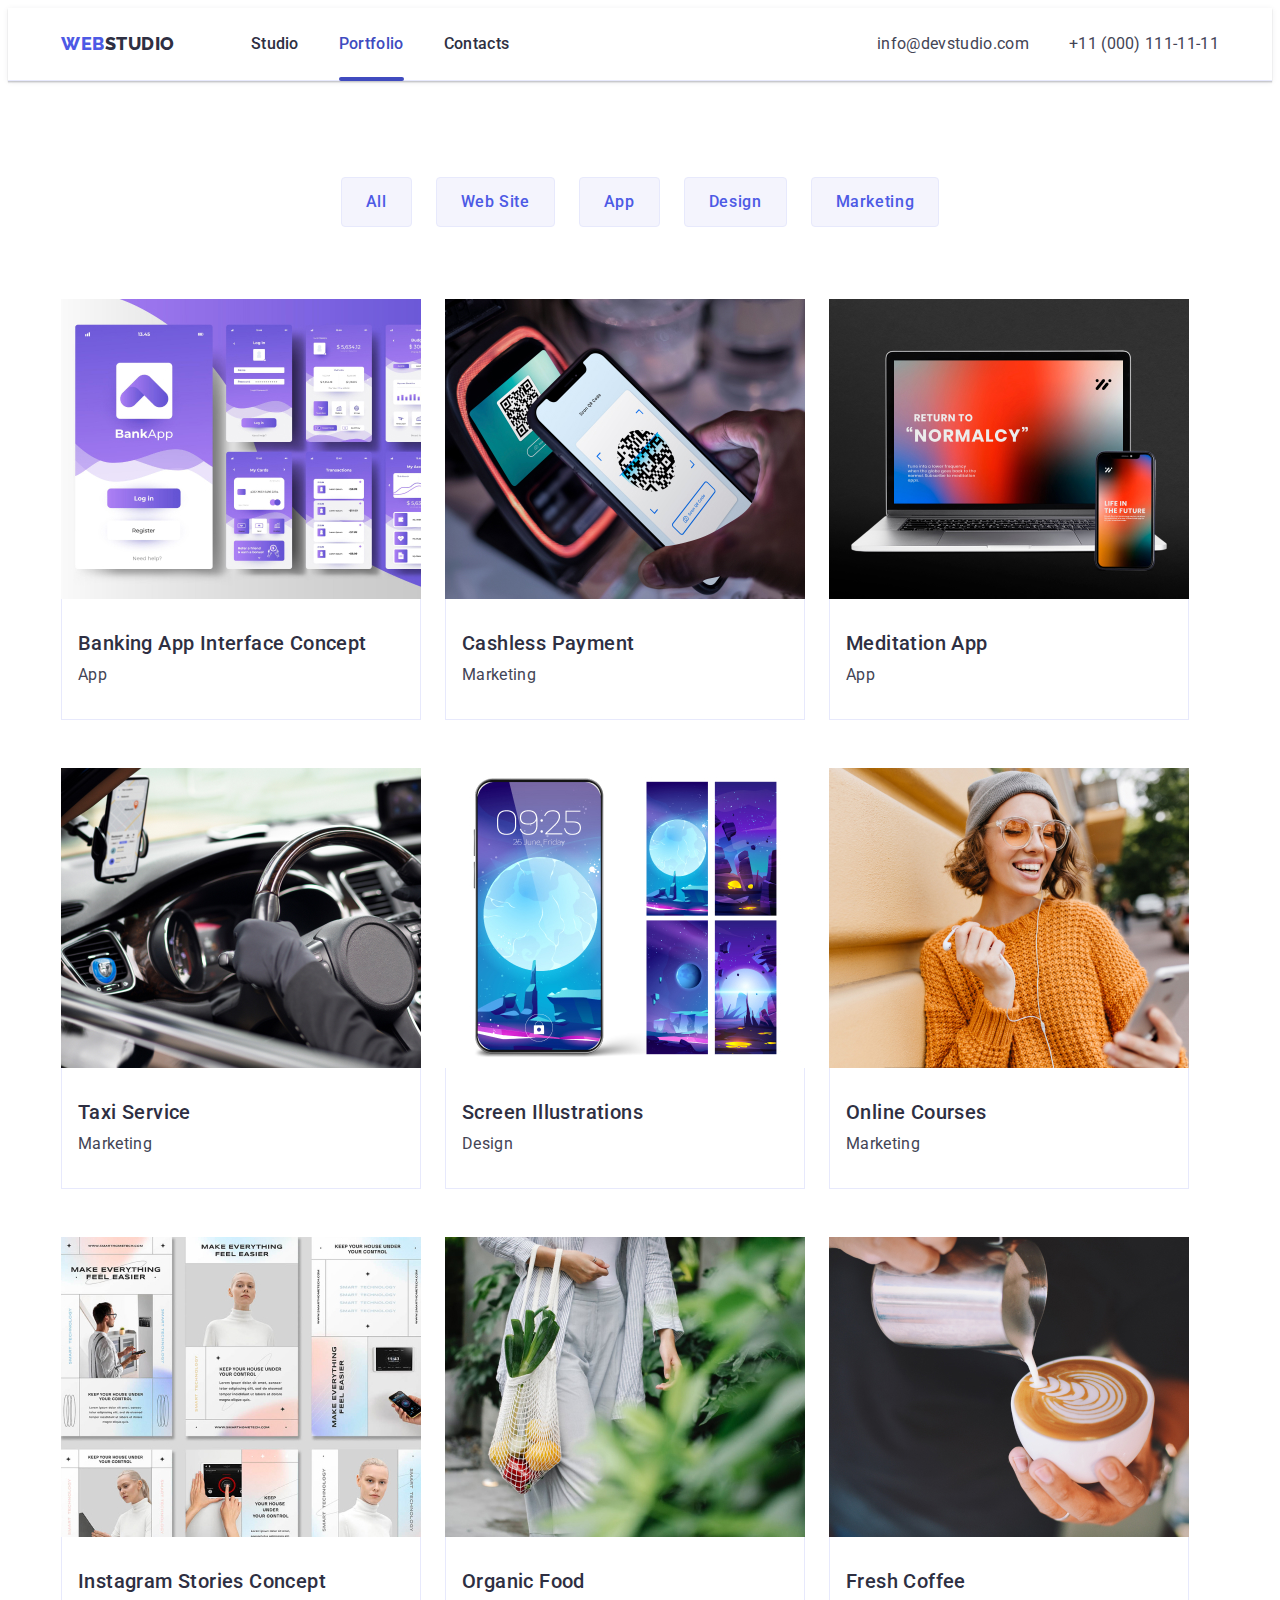
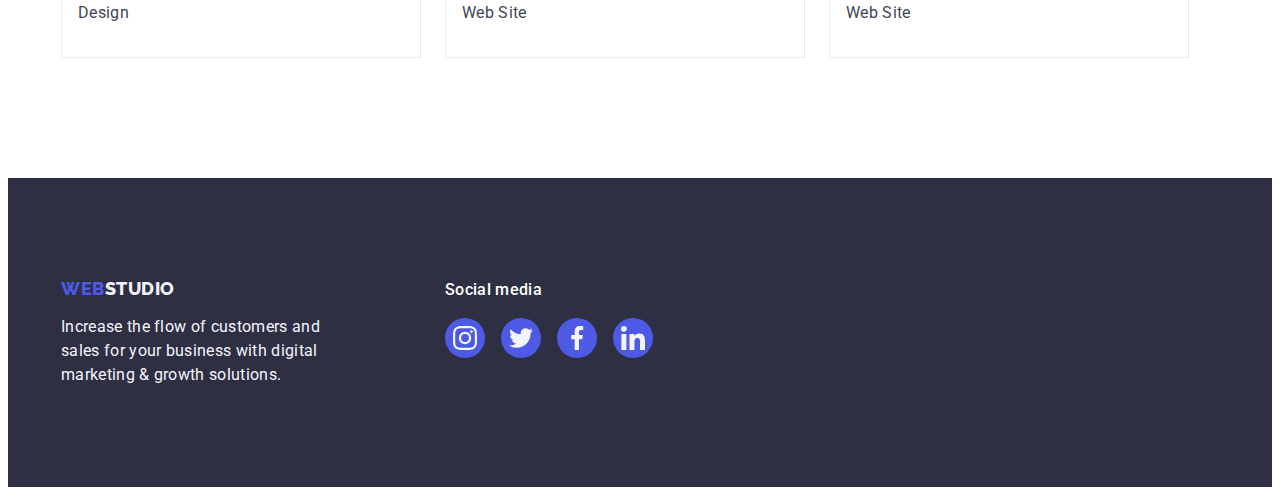
==== portfolio.html @ fcc8ecc9 "Initial commit" ====
<!DOCTYPE html>
<html lang="en">

<head>
  <meta charset="UTF-8" />
  <meta http-equiv="X-UA-Compatible" content="IE=edge" />
  <meta name="viewport" content="width=, initial-scale=1.0" />
  <title>Shevchuk-HW</title>
  <link rel="preconnect" href="https://fonts.googleapis.com" />
  <link rel="preconnect" href="https://fonts.gstatic.com" crossorigin />
  <link href="https://fonts.googleapis.com/css2?family=Raleway:wght@800&family=Roboto:wght@400;500;700&display=swap"
    rel="stylesheet" />
  <link rel="stylesheet" href="https://cdnjs.cloudflare.com/ajax/libs/modern-normalize/2.0.0/modern-normalize.min.css"
    integrity="sha512-4xo8blKMVCiXpTaLzQSLSw3KFOVPWhm/TRtuPVc4WG6kUgjH6J03IBuG7JZPkcWMxJ5huwaBpOpnwYElP/m6wg=="
    crossorigin="anonymous" referrerpolicy="no-referrer" />
  <link rel="stylesheet" href="./css/styles.css" />
</head>
<!-- Header section -->

<body>
  <header class="header">
    <div class="header-container container">
      <nav class="header-nav">
        <a href="./index.html" class="nav-logo link">Web<span class="nav-logo-studio link">Studio</span></a>
        <ul class="nav-list list">
          <li><a href="./index.html" class="nav-item link">Studio</a></li>
          <li>
            <a href="./portfolio.html" class="nav-item active link">Portfolio</a>
          </li>
          <li><a href="" class="nav-item link">Contacts</a></li>
        </ul>
      </nav>
      <address class="adress-list list">
        <ul class="contacts-list list">
          <li>
            <a href="mailto:info@devstudio.com" class="contacts-item link">info@devstudio.com</a>
          </li>
          <li>
            <a href="tel:+110001111111" class="contacts-item link">+11 (000) 111-11-11</a>
          </li>
        </ul>
      </address>
    </div>
  </header>
  <!-- Main section -->
  <main>
    <section class="main-section">
      <div class="container">
        <h1 class="visually-hidden">main section</h1>
        <ul class="button-list list">
          <li>
            <button type="button" class="main-btn">All</button>
          </li>
          <li>
            <button type="button" class="main-btn">Web Site</button>
          </li>
          <li>
            <button type="button" class="main-btn">App</button>
          </li>
          <li>
            <button type="button" class="main-btn">Design</button>
          </li>
          <li>
            <button type="button" class="main-btn">Marketing</button>
          </li>
        </ul>

        <ul class="portfolio-img list">
          <li class="portfolio-list">
              <a href="" class="portfolio-link link">
                <div class="portfolio-wrapper">
                <img src="./images/hw2-pages2/appinterface.jpg" alt="Banking Interface Concept" width="360"
                  class="link" />
                  <p class="overlay-text">14 Stylish and User-Friendly App Design Concepts · Task Manager App · Calorie
                    Tracker App · Exotic Fruit Ecommerce App · Cloud Storage App</p>
            </div>
            <div class="portfolio-title-text">
              <h2 class="main-title portfolio">
                Banking App Interface Concept
              </h2>
              <p class="main-text portfolio">App</p>
            </div>
            </a>
          </li>

          <li class="portfolio-list">
              <a href="" class="portfolio-link link">
                <div class="portfolio-wrapper">
                <img src="./images/hw2-pages2/payment.jpg" alt="Cashless Payment" width="360" class="link" />
                  <p class="overlay-text">14 Stylish and User-Friendly App Design Concepts · Task Manager App · Calorie
                    Tracker App · Exotic Fruit Ecommerce App · Cloud Storage App</p>
            </div>
            <div class="portfolio-title-text">
              <h2 class="main-title portfolio">Cashless Payment</h2>
              <p class="main-text portfolio">Marketing</p>
            </div>
            </a>
          </li>

          <li class="portfolio-list">
              <a href="" class="portfolio-link link">
                <div class="portfolio-wrapper">
                <img src="./images/hw2-pages2/laptop.jpg" alt="laptop" width="360" class="link" />
                  <p class="overlay-text">14 Stylish and User-Friendly App Design Concepts · Task Manager App · Calorie
                    Tracker App · Exotic Fruit Ecommerce App · Cloud Storage App</p>
            </div>
            <div class="portfolio-title-text">
              <h2 class="main-title portfolio">Meditation App</h2>
              <p class="main-text portfolio">App</p>
            </div>
            </a>
          </li>

          <li class="portfolio-list">
              <a href="" class="portfolio-link link">
                <div class="portfolio-wrapper">
                <img src="./images/hw2-pages2/taxiservice.jpg" alt="car driver" width="360" class="link" />
                  <p class="overlay-text">14 Stylish and User-Friendly App Design Concepts · Task Manager App · Calorie
                    Tracker App · Exotic Fruit Ecommerce App · Cloud Storage App</p>
            </div>
            <div class="portfolio-title-text">
              <h2 class="main-title portfolio">Taxi Service</h2>
              <p class="main-text portfolio">Marketing</p>
            </div>
            </a>
          </li>

          <li class="portfolio-list">
              <a href="" class="portfolio-link link">
                <div class="portfolio-wrapper">
                <img src="./images/hw2-pages2/mobilescreen.jpg" alt="phone" width="360" class="link" />
                  <p class="overlay-text">14 Stylish and User-Friendly App Design Concepts · Task Manager App · Calorie
                    Tracker App · Exotic Fruit Ecommerce App · Cloud Storage App</p>
            </div>
            <div class="portfolio-title-text">
              <h2 class="main-title portfolio">Screen Illustrations</h2>
              <p class="main-text portfolio">Design</p>
            </div>
            </a>
          </li>

          <li class="portfolio-list">          
              <a href="" class="portfolio-link link">
                <div class="portfolio-wrapper">
                <img src="./images/hw2-pages2/girl.jpg" alt="girl" width="360" class="link" />
                  <p class="overlay-text">14 Stylish and User-Friendly App Design Concepts · Task Manager App · Calorie
                    Tracker App · Exotic Fruit Ecommerce App · Cloud Storage App</p>
            </div>
            <div class="portfolio-title-text">
              <h2 class="main-title portfolio">Online Courses</h2>
              <p class="main-text portfolio">Marketing</p>
            </div>
            </a>
          </li>

          <li class="portfolio-list">
              <a href="" class="portfolio-link link">
                <div class="portfolio-wrapper">
                <img src="./images/hw2-pages2/inst-concept.jpg" alt="instagram concept" width="360" class="link" />
                  <p class="overlay-text">14 Stylish and User-Friendly App Design Concepts · Task Manager App · Calorie
                    Tracker App · Exotic Fruit Ecommerce App · Cloud Storage App</p>
            </div>
            <div class="portfolio-title-text">
              <h2 class="main-title portfolio">
                Instagram Stories Concept
              </h2>
              <p class="main-text portfolio">Design</p>
            </div>
            </a>
          </li>

          <li class="portfolio-list">
              <a href="" class="portfolio-link link">
                <div class="portfolio-wrapper">
                <img src="./images/hw2-pages2/food.jpg" alt="woman with food" width="360" class="link" />
                  <p class="overlay-text">14 Stylish and User-Friendly App Design Concepts · Task Manager App · Calorie
                    Tracker App · Exotic Fruit Ecommerce App · Cloud Storage App</p>
            </div>
            <div class="portfolio-title-text">
              <h2 class="main-title portfolio">Organic Food</h2>
              <p class="main-text portfolio">Web Site</p>
            </div>
            </a>
          </li>

          <li class="portfolio-list">
              <a href="" class="portfolio-link link">
                <div class="portfolio-wrapper">
                <img src="./images/hw2-pages2/coffee.jpg" alt="cap of coffee" width="360" class="link" />
                  <p class="overlay-text">14 Stylish and User-Friendly App Design Concepts · Task Manager App · Calorie
                    Tracker App · Exotic Fruit Ecommerce App · Cloud Storage App</p>
            </div>
            <div class="portfolio-title-text">
              <h2 class="main-title portfolio">Fresh Coffee</h2>
              <p class="main-text portfolio">Web Site</p>
            </div>
            </a>
          </li>

        </ul>
      </div>
    </section>
  </main>
  <!-- Footer section -->
  <footer class="footer">
    <div class="container-footer container">
      <div class="footer-link-text">
        <a href="./index.html" class="nav-logo styles link">Web<span class="footer-logo-studio">Studio</span></a>
        <p class="footer-text">
          Increase the flow of customers and sales for your business with
          digital marketing & growth solutions.
        </p>
      </div>
      <div class="footer-social">
          <p class="social-text">Social media</p>
        <ul class="social-icon-list">
          <li class="footer-clients-item">
            <a href="" class="team-link foot">
              <svg class="social-svg" width="24" height="24">
                <use href="./images/icons.svg#instagram"></use>
              </svg>
            </a>
          </li>
          <li class="footer-clients-item">
            <a href="" class="team-link foot">
              <svg class="social-svg" width="24" height="24">
                <use href="./images/icons.svg#twitter"></use>
              </svg>
            </a>
          </li>
          <li class="footer-clients-item">
            <a href="" class="team-link foot">
              <svg class="social-svg" width="24" height="24">
                <use href="./images/icons.svg#facebook"></use>
              </svg>
            </a>
          </li>
          <li class="footer-clients-item">
            <a href="" class="team-link foot">
              <svg class="social-svg" width="24" height="24">
                <use href="./images/icons.svg#linkedin"></use>
              </svg>
            </a>
          </li>
        </ul>
      </div>
    </div>
  </footer>
</body>

</html>
---- css/styles.css ----
/**
  |============================
  | Studio--Main Style
  |============================
*/
body {
    font-family: "Roboto", sans-serif;
    background: var(--bg-white);
    color: var(--color-grey)
}

:root {
    --color-white: #f4f4fd;
    --color-blue: #2E2F42;
    --color-logo: #4D5AE5;
    --color-grey: #434455;
    --bg-white: #FFFFFF;
    --hov-foc-cl: #404BBF;
    --items: 3;
    --indent: 30px;
    --lightslate: #8E8F99;

}
/**
  |============================
  | Reset
  |============================
*/
h1,
h2,
h3,
h4,
h5,
h6,
p {
    margin: 0;
}

ul,
ol {
    list-style: none;
    margin: 0;
    padding: 0;
}

a {
    text-decoration: none;
}

button {
    font-family: inherit;
    cursor: pointer;
}

img {
    display: block;
    max-width: 100%;
}

.visually-hidden {
    position: absolute;
    width: 1px;
    height: 1px;
    margin: -1px;
    border: 0;
    padding: 0;

    white-space: nowrap;
    clip-path: inset(100%);
    clip: rect(0 0 0 0);
    overflow: hidden;
}
/**
  |============================
  | Base Style
  |============================
*/
.container {
    width: 1158px;
    margin-left: auto;
    margin-right: auto;
    padding-left: 15px;
    padding-right: 15px;
}
.link {
    text-decoration: none;
}
.list {
    list-style: none;
}
.adress-list {
    font-style: normal;
}
/**
  |============================
  | Header section
  |============================
*/
.header {
    border-bottom: 1px solid #E7E9FC;
    box-shadow: 0px 2px 1px rgba(46, 47, 66, 0.08),
     0px 1px 1px rgba(46, 47, 66, 0.16),
     0px 1px 6px rgba(46, 47, 66, 0.08);
}

.header-container {
    display: flex;
    justify-content: space-between;
}

.header-nav {
    display: flex;
    align-items: center;
}

.nav-logo {
    color: var(--color-logo);
    font-family: 'Raleway', sans-serif;
    font-weight: 800;
    font-size: 18px;
    line-height: 1.17;
    text-transform: uppercase;
    letter-spacing: 0.03em;
    display: inline-block;
    align-items: center;
    margin-right: 76px;
}

.nav-logo-studio {
    color: var(--color-blue);
    font-family: 'Raleway', sans-serif;
    font-weight: 800;
    font-size: 18px;
    line-height: 1.17;
}

.nav-item:hover,
.nav-item:focus {
    color: var(--hov-foc-cl);
}
.nav-item {
    color: var(--color-blue);
    font-weight: 500;
    font-size: 16px;
    line-height: 1.5;
    letter-spacing: 0.02em;
    padding: 24px 0;
    display: block;

    transition: color 250ms cubic-bezier(0.4, 0, 0.2, 1);
}
.nav-list {
    display: flex;
    gap: 40px;
}

.nav-item .link {
    text-decoration: none;
}
.nav-item {
    position: relative;
}
.active::after {
    content: '';
    display: block;
    width: 100%;
    border-radius: 2px;
    background: var(--hov-foc-cl);
    height: 4px;
    position: absolute;
    bottom: -1px;
}
.active {
    color: var(--hov-foc-cl);
}
.contacts-list {
    display: flex;
    gap: 40px;
    align-items: center;
}
.contacts-item {
    color: var(--color-grey);
    font-size: 16px;
    line-height: 1.5;
    letter-spacing: 0.02em;
    display: block;
    padding: 24px 0;
    
    transition: color 250ms cubic-bezier(0.4, 0, 0.2, 1);
}

.contacts-item:hover,
.contacts-item:focus {
    color: var(--hov-foc-cl);
}
/**
  |============================
  | Hero sectoin
  |============================
*/
.section-hero {
    background-color: var(--color-blue);
    padding-top: 188px;
    padding-bottom: 188px;
    min-width: 169px;
    background-image: linear-gradient(rgba(46, 47, 66, 0.7),
    rgba(46, 47, 66, 0.7)),
    url(../images/bgmain/people-office.jpg);
    background-repeat: no-repeat;
    background-position: center;
    background-size: cover;
    max-width: 1440px;
    margin: 0 auto;
}
.hero-title {
    color: var(--bg-white);
    font-weight: 700;
    font-size: 56px;
    line-height: 1.07;
    letter-spacing: 0.02em;
    text-align: center;
    margin-bottom: 48px;
    max-width: 496px;
    margin-left: auto;
    margin-right: auto;
}
.hero-btn {
    color: var(--bg-white);
    font-weight: 500;
    font-size: 16px;
    line-height: 1.5;
    background: var(--color-logo);
    letter-spacing: 0.04em;
    display: block;
    padding: 16px 32px;
    margin: 0 auto;
    border: none;
    border-radius: 4px;
    box-shadow: 0px 4px 4px 0px rgba(0, 0, 0, 0.15);
    min-width: 169px;
    height: 56px;
    cursor: pointer;

    transition: background-color 250ms cubic-bezier(0.4, 0, 0.2, 1);
}
.hero-btn:hover,
.hero-btn:focus {
    background-color: var(--hov-foc-cl);
}
/**
  |============================
  | Section main
  |============================
*/
.section-main {
    padding-top: 120px;
    padding-bottom: 120px;
}
.visually-hidden .main-page {
    margin-bottom: 72px;
}
.main-title-list {
    display: flex;
    justify-content: center;
    gap: 24px;
    flex-shrink: 0;
}
.list-title-text {
    width: 264px;
}
.main-list-icon {
    display: flex;
    justify-content: center;
    align-items: center;
    width: 264px;
    height: 112px;
    border-radius: 4px;
    background: var(--cloud, #F4F4FD);
    margin-bottom: 8px;
}
.main-title {
    color: var(--color-blue);
    font-weight: 500;
    font-size: 20px;
    line-height: 1.2;
    letter-spacing: 0.02em;
    margin-bottom: 8px;
}
.main-text {
    color: var(--color-grey);
    font-size: 16px;
    line-height: 1.5;
    letter-spacing: 0.02em;
}
/**
  |============================
  | Middle section
  |============================
*/
.middle-title {
    color: var(--color-blue);
    font-weight: 700;
    font-size: 36px;
    line-height: 1.11;
    letter-spacing: 0.02em;
    text-align: center;
    text-transform: capitalize;
    margin-bottom: 72px;
}
.section-middle .list > .li {
    background-color: var(--color-white);
}
.section-middle {
    padding-bottom: 120px;
}
.section-middle-list-img {
    display: flex;
    gap: 24px;
    justify-content: center;
}
.middle-img {}

.section-team {
    background-color: var(--color-white);
    padding-bottom: 120px;
    padding-top: 120px;

}
.our-team {
    color: var(--color-blue);
    font-weight: 700;
    font-size: 36px;
    line-height: 1.11;
    letter-spacing: 0.02em;
    text-transform: capitalize;
    text-align: center;
    margin-bottom: 72px;
}
.team-photo-list {
    display: flex;
    gap: 24px;
}
.team-photo {
    background: var(--bg-white);
    width: 264px;
    
    border-radius: 0px 0px 4px 4px;
    box-shadow: 0px 2px 1px 0px rgba(46, 47, 66, 0.08),
     0px 1px 1px 0px rgba(46, 47, 66, 0.16),
     0px 1px 6px 0px rgba(46, 47, 66, 0.08);
}

.team-name {
    color: var(--color-blue);
    background-color:  var(--bg-white);
    font-weight: 500;
    font-size: 20px;
    line-height: 1.2;
    letter-spacing: 0.02em;
    margin-bottom: 8px;
    text-align: center;
}
.team-subtitle {
    color: var(--color-grey);
    background-color: var(--bg-white);
    font-size: 16px;
    line-height: 1.5;
    letter-spacing: 0.02em;
    text-align: center;
    margin-bottom: 8px;
}

.container-team-styles {
    padding: 32px 0;
}
.team-icon {

}
.social-list {
    display: flex;
    justify-content: center;
    gap: 24px;
}
.social-list-link { 
    width: 40px;
    height: 40px;
    transition: back-ground color 250ms cubic-bezier(0.4, 0, 0.2, 1);
}

.team-link {
    display: flex;
    justify-content: center;
    align-items: center;
    transition: background-color 250ms cubic-bezier(0.4, 0, 0.2, 1);
    width: 40px;
    height: 40px;
    background-color: var(--color-logo);
    border-radius: 50%;
}
.team-link:hover,
.team-link:focus {
    background-color: var(--hov-foc-cl);
}
.team-link.foot{

}
.team-link.foot:hover,
.team-link.foot:focus {
    background-color: #31d0aa;
    
}
.social-svg {
    fill: var(--color-white);
}

/**
  |============================
  | clients section
  |============================
*/
.section-clients {
    padding-top: 120px;
    padding-bottom: 120px;
}
.clients-title {
    text-align: center;
    font-size: 36px;
    font-weight: 700;
    line-height: 1.11;
    letter-spacing: 0.72px;
    text-transform: capitalize;
    margin-bottom: 72px;
    color: var(--color-blue);
}
.clients-list {
    display: flex;
    justify-content: center;
    align-items: center;
    gap: 24px;
}
.clients-item {
    width: 168px;
    height: 88px;
}
.clients-link {
    width: 168px;
    height: 88px;
    display: flex;
    justify-content: center;
    align-items: center;
    border: 1px solid var(--lightslate, #8E8F99);
    border-radius: 4px;
    color: var(--lightslate);
    transition: border-color 250ms cubic-bezier(0.4, 0, 0.2, 1),
     color 250ms cubic-bezier(0.4, 0, 0.2, 1);
}
.clients-icon {
    fill: currentColor;

    
}
.clients-link:hover,
.clients-link:focus {
    border-color: var(--hov-foc-cl);
    color: var(--hov-foc-cl);
}

/**
  |============================
  | footer section
  |============================
*/

.container-footer.container {
    display: flex;
    align-items: baseline;
}
.footer {
    background-color: var(--color-blue);
    padding-top: 100px;
    padding-bottom: 100px;
}
.footer-link-text {
    margin-right: 120px;
}

.footer-logo-studio {
    color: var(--color-white);
    font-family: 'Raleway', sans-serif;
    font-weight: 800;
    font-size: 18px;
    line-height: 1.17;
}

.footer-text {
    color: var(--color-white);
    font-size: 16px;
    line-height: 1.5;
    letter-spacing: 0.02em;
    width: 264px;
}
.nav-logo.styles {
    display: inline-block;
    margin-bottom: 16px;
    margin-right: 0;
}
.footer-social {
    flex-shrink: 0;

}
.social-text {
    color: var(--bg-white);
    font-size: 16px;
    font-weight: 500;
    line-height: 1.5;
    letter-spacing: 0.32px;
    margin-bottom: 16px;
}

.social-icon-list {
    display: flex;
    gap: 16px;
}
/**
  |============================
  | Potfolio
  |============================
*/
.main-section {
    padding-top: 96px;
    padding-bottom: 120px;
}

.button-list {
    display: flex;
    gap: 24px;
    justify-content: center;
    margin-bottom: 72px;
}
.main-btn {
    color: var(--color-logo);
    background-color: var(--color-white);
    font-weight: 500;
    font-size: 16px;
    line-height: 1.5;
    letter-spacing: 0.04em;
    padding: 12px 24px;
    border-radius: 4px;
    border: 1px solid #e7e9fc;

    transition: color 250ms cubic-bezier(0.4, 0, 0.2, 1), 
    background-color 250ms cubic-bezier(0.4, 0, 0.2, 1), 
    border-color 250ms cubic-bezier(0.4, 0, 0.2, 1),
    box-shadow 250ms cubic-bezier(0.4, 0, 0.2, 1);
}
.main-btn:hover,
.main-btn:focus {
    background-color: var(--hov-foc-cl);
    color: var(--bg-white);
    border: 1px solid transparent;
    box-shadow: 0px 3px 1px rgba(0, 0, 0, 0.1), 0px 2px 1px rgba(0, 0, 0, 0.08), 0px 2px 2px rgba(0, 0, 0, 0.12);
}
.portfolio-img {
    display: flex;
    flex-wrap: wrap;
    gap: 48px 24px;
}
.portfolio-title-text {
    border: 1px solid #E7E9FC;
    border-top: none;
    padding: 32px 16px;
}
.portfolio-list{   
}
.portfolio-link {
    transition: box-shadow 250ms cubic-bezier(0.4, 0, 0.2, 1);
    display: block;
}
.portfolio-link:hover,
.portfolio-link:focus {
    box-shadow: 0px 2px 1px 0px rgba(46, 47, 66, 0.08),
    0px 1px 1px 0px rgba(46, 47, 66, 0.16),
    0px 1px 6px 0px rgba(46, 47, 66, 0.08);
}
.portfolio-link:hover .overlay-text,
.portfolio-link:focus .overlay-text {
    transform: translateY(0%);
}
.portfolio-list:hover {
}

.main-title.portfolio {

}
/**
  |============================
  | overlay text
  |============================
*/
.portfolio-wrapper {
    position: relative; 
    overflow: hidden;
}

.overlay-text {
    display: flex;
    width: 100%;
    height: 100%;
    flex-direction: column;
    flex-shrink: 0;
    color:  #F4F4FD;
    font-size: 16px;
    line-height: 1.5;
    letter-spacing: 0.32px;
    background-color: #4D5AE5;
    align-items: center;
    padding: 40px 32px;
    position: absolute;
     top: 0;
    left: 0;
    transform: translateY(100%);
    transition: transform 250ms cubic-bezier(0.4, 0, 0.2, 1);
}

/**
  |============================
  | Modal Style
  |============================
*/
.backdrop {
position: fixed;
top: 0;
left: 0;

width: 100%;
height: 100%;

background-color: rgba(46, 47, 66, 0.40);
z-index: 100;

transition: opacity 250ms cubic-bezier(0.4, 0, 0.2, 1),
visibility 250ms cubic-bezier(0.4, 0, 0.2, 1);

}
.backdrop.is-hidden {
    opacity: 0;
    pointer-events: none;
    visibility: hidden;
}
.modal {
    position: absolute;
    top: 50%;
    left: 50%;
    transform: translateX(-50%) translateY(-50%);
    width: 408px;
    min-height: 584px;
    flex-shrink: 0;

    border-radius: 4px;
    background: #FCFCFC;
    box-shadow: 0px 2px 1px 0px rgba(0, 0, 0, 0.20),
    0px 1px 3px 0px rgba(0, 0, 0, 0.12),
    0px 1px 1px 0px rgba(0, 0, 0, 0.14);

    transition: transform 250ms cubic-bezier(0.4, 0, 0.2, 1);
}
.modal-btn {
    position: absolute;
    top: 24px;
    right: 24px;
    background-color: transparent;
    border: none;
    padding: 0;

    width: 24px;
    height: 24px;

    flex-shrink: 0;
    border-radius: 50%;
    border: 1px solid rgba(0, 0, 0, 0.10);
    background: #E7E9FC;
    color: var(--color-blue);

    display: flex;
    justify-content: center;
    align-items: center;

    transition: background-color 250ms cubic-bezier(0.4, 0, 0.2, 1),
    border 250ms cubic-bezier(0.4, 0, 0.2, 1);
}
.modal-btn:hover,
.modal-btn:focus {
    background-color: var(--hov-foc-cl);
    border: none;
    fill: var(--bg-white); 
}
.close-icon {
    transition: fill 250ms cubic-bezier(0.4, 0, 0.2, 1);
}
.modal-btn:hover .close-icon
.modal-btn:focus .close-icon {
    fill: var(--bg-white);
}
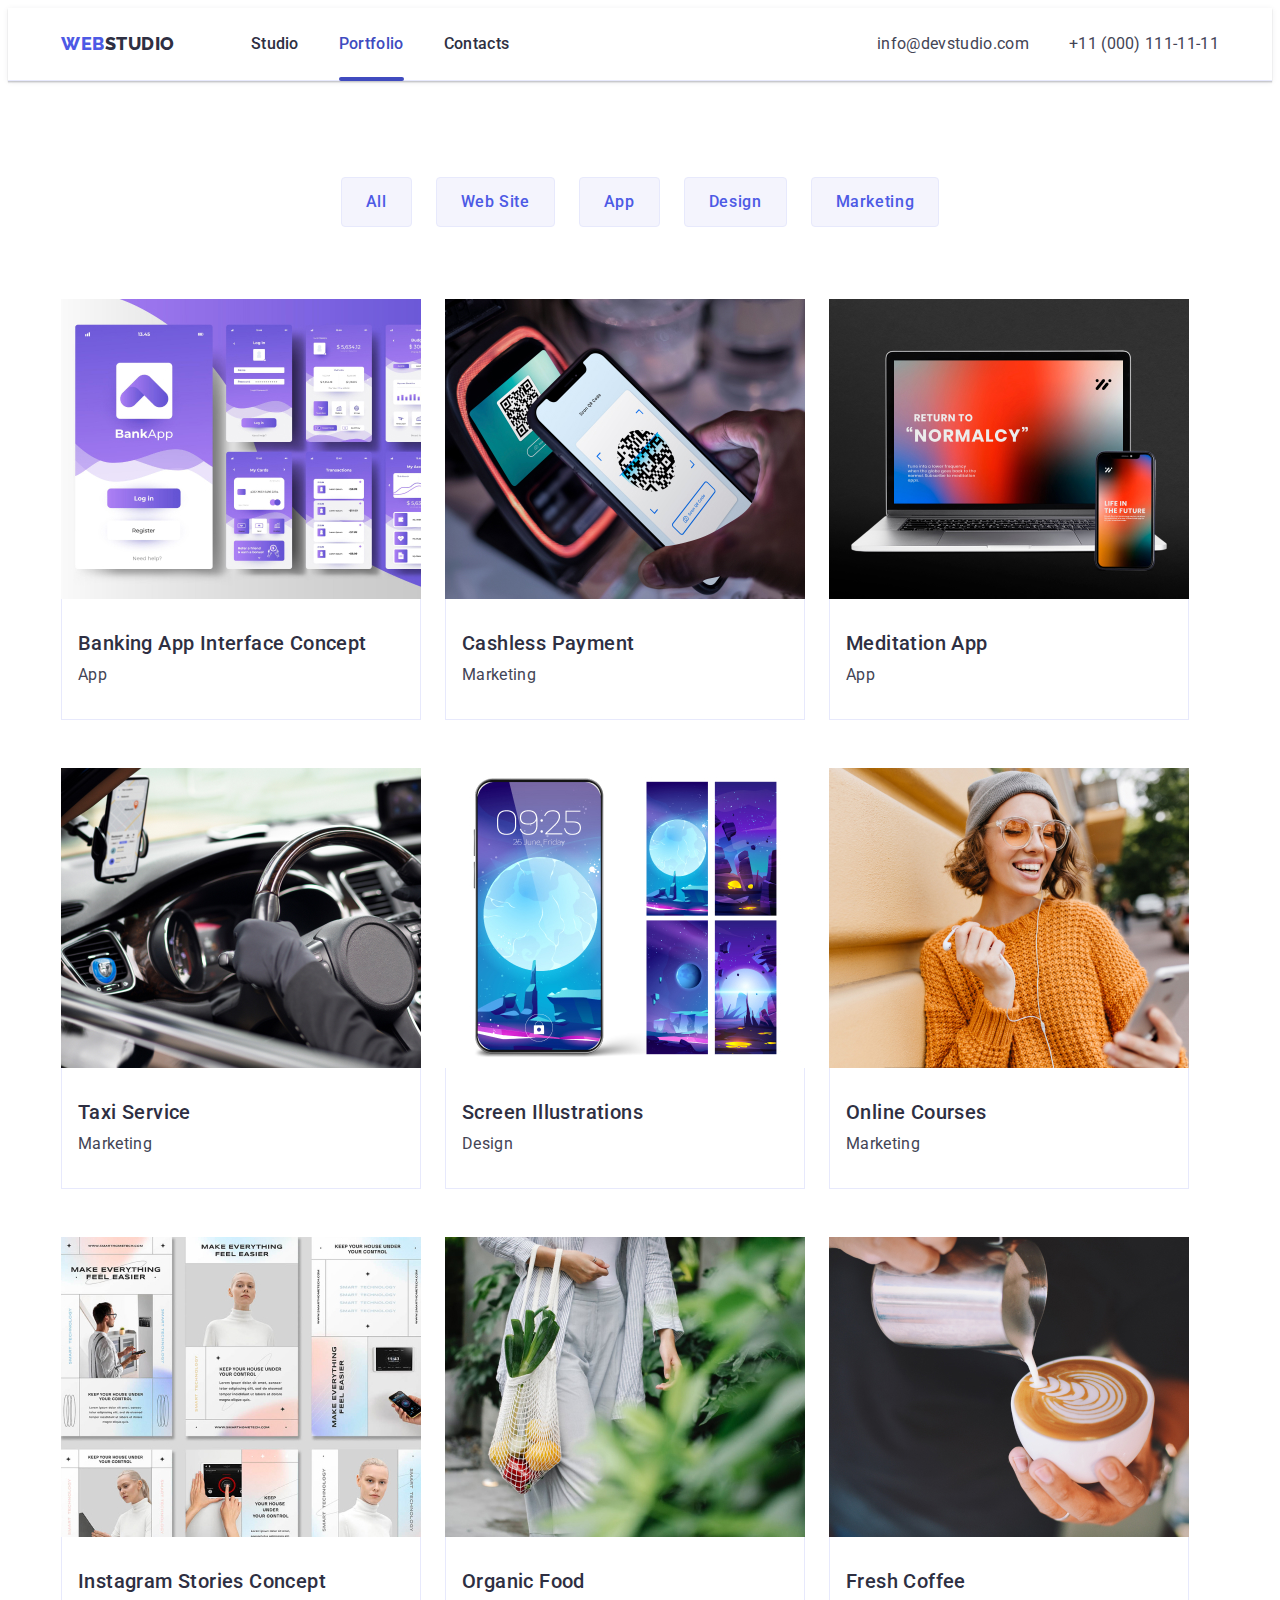
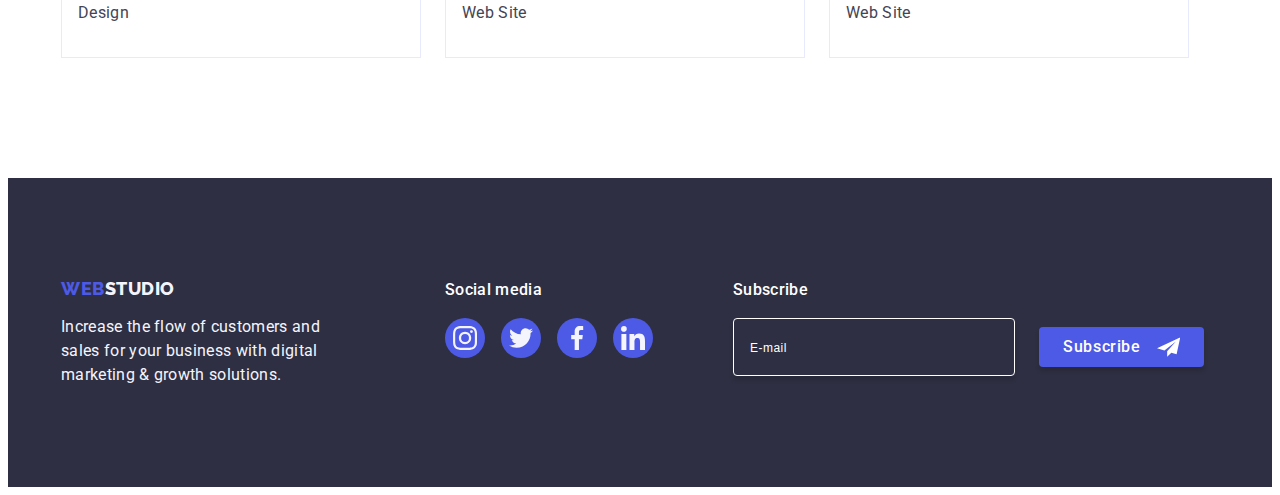
==== commit e8e3c3d4: "1" ====
--- a/portfolio.html
+++ b/portfolio.html
@@ -244,6 +244,25 @@
           </li>
         </ul>
       </div>
+      <div class="subscribe-footer">
+        <p class="subscribe-form-text">Subscribe</p>
+        <form class="subscribe-form" name="subscribe-form">
+          <label class="subscribe-form-label">
+            <input
+              class="subscribe-form-input"
+              type="email"
+              name="subscribe-email"
+              placeholder="E-mail"
+            />
+          </label>
+          <button class="subscribe-btn button" type="submit">
+            Subscribe
+            <svg class="" width="24" height="24">
+              <use href="./images/icons.svg#icon-send"></use>
+            </svg>
+          </button>
+        </form>
+      </div>
     </div>
   </footer>
 </body>
--- a/css/styles.css
+++ b/css/styles.css
@@ -4,22 +4,21 @@
   |============================
 */
 body {
-    font-family: "Roboto", sans-serif;
-    background: var(--bg-white);
-    color: var(--color-grey)
+  font-family: "Roboto", sans-serif;
+  background: var(--bg-white);
+  color: var(--color-grey);
 }
 
 :root {
-    --color-white: #f4f4fd;
-    --color-blue: #2E2F42;
-    --color-logo: #4D5AE5;
-    --color-grey: #434455;
-    --bg-white: #FFFFFF;
-    --hov-foc-cl: #404BBF;
-    --items: 3;
-    --indent: 30px;
-    --lightslate: #8E8F99;
-
+  --color-white: #f4f4fd;
+  --color-blue: #2e2f42;
+  --color-logo: #4d5ae5;
+  --color-grey: #434455;
+  --bg-white: #ffffff;
+  --hov-foc-cl: #404bbf;
+  --items: 3;
+  --indent: 30px;
+  --lightslate: #8e8f99;
 }
 /**
   |============================
@@ -33,42 +32,42 @@
 h5,
 h6,
 p {
-    margin: 0;
+  margin: 0;
 }
 
 ul,
 ol {
-    list-style: none;
-    margin: 0;
-    padding: 0;
+  list-style: none;
+  margin: 0;
+  padding: 0;
 }
 
 a {
-    text-decoration: none;
+  text-decoration: none;
 }
 
 button {
-    font-family: inherit;
-    cursor: pointer;
+  font-family: inherit;
+  cursor: pointer;
 }
 
 img {
-    display: block;
-    max-width: 100%;
+  display: block;
+  max-width: 100%;
 }
 
 .visually-hidden {
-    position: absolute;
-    width: 1px;
-    height: 1px;
-    margin: -1px;
-    border: 0;
-    padding: 0;
-
-    white-space: nowrap;
-    clip-path: inset(100%);
-    clip: rect(0 0 0 0);
-    overflow: hidden;
+  position: absolute;
+  width: 1px;
+  height: 1px;
+  margin: -1px;
+  border: 0;
+  padding: 0;
+
+  white-space: nowrap;
+  clip-path: inset(100%);
+  clip: rect(0 0 0 0);
+  overflow: hidden;
 }
 /**
   |============================
@@ -76,20 +75,20 @@
   |============================
 */
 .container {
-    width: 1158px;
-    margin-left: auto;
-    margin-right: auto;
-    padding-left: 15px;
-    padding-right: 15px;
+  width: 1158px;
+  margin-left: auto;
+  margin-right: auto;
+  padding-left: 15px;
+  padding-right: 15px;
 }
 .link {
-    text-decoration: none;
+  text-decoration: none;
 }
 .list {
-    list-style: none;
+  list-style: none;
 }
 .adress-list {
-    font-style: normal;
+  font-style: normal;
 }
 /**
   |============================
@@ -97,101 +96,100 @@
   |============================
 */
 .header {
-    border-bottom: 1px solid #E7E9FC;
-    box-shadow: 0px 2px 1px rgba(46, 47, 66, 0.08),
-     0px 1px 1px rgba(46, 47, 66, 0.16),
-     0px 1px 6px rgba(46, 47, 66, 0.08);
+  border-bottom: 1px solid #e7e9fc;
+  box-shadow: 0px 2px 1px rgba(46, 47, 66, 0.08),
+    0px 1px 1px rgba(46, 47, 66, 0.16), 0px 1px 6px rgba(46, 47, 66, 0.08);
 }
 
 .header-container {
-    display: flex;
-    justify-content: space-between;
+  display: flex;
+  justify-content: space-between;
 }
 
 .header-nav {
-    display: flex;
-    align-items: center;
+  display: flex;
+  align-items: center;
 }
 
 .nav-logo {
-    color: var(--color-logo);
-    font-family: 'Raleway', sans-serif;
-    font-weight: 800;
-    font-size: 18px;
-    line-height: 1.17;
-    text-transform: uppercase;
-    letter-spacing: 0.03em;
-    display: inline-block;
-    align-items: center;
-    margin-right: 76px;
+  color: var(--color-logo);
+  font-family: "Raleway", sans-serif;
+  font-weight: 800;
+  font-size: 18px;
+  line-height: 1.17;
+  text-transform: uppercase;
+  letter-spacing: 0.03em;
+  display: inline-block;
+  align-items: center;
+  margin-right: 76px;
 }
 
 .nav-logo-studio {
-    color: var(--color-blue);
-    font-family: 'Raleway', sans-serif;
-    font-weight: 800;
-    font-size: 18px;
-    line-height: 1.17;
+  color: var(--color-blue);
+  font-family: "Raleway", sans-serif;
+  font-weight: 800;
+  font-size: 18px;
+  line-height: 1.17;
 }
 
 .nav-item:hover,
 .nav-item:focus {
-    color: var(--hov-foc-cl);
+  color: var(--hov-foc-cl);
 }
 .nav-item {
-    color: var(--color-blue);
-    font-weight: 500;
-    font-size: 16px;
-    line-height: 1.5;
-    letter-spacing: 0.02em;
-    padding: 24px 0;
-    display: block;
-
-    transition: color 250ms cubic-bezier(0.4, 0, 0.2, 1);
+  color: var(--color-blue);
+  font-weight: 500;
+  font-size: 16px;
+  line-height: 1.5;
+  letter-spacing: 0.02em;
+  padding: 24px 0;
+  display: block;
+
+  transition: color 250ms cubic-bezier(0.4, 0, 0.2, 1);
 }
 .nav-list {
-    display: flex;
-    gap: 40px;
+  display: flex;
+  gap: 40px;
 }
 
 .nav-item .link {
-    text-decoration: none;
+  text-decoration: none;
 }
 .nav-item {
-    position: relative;
+  position: relative;
 }
 .active::after {
-    content: '';
-    display: block;
-    width: 100%;
-    border-radius: 2px;
-    background: var(--hov-foc-cl);
-    height: 4px;
-    position: absolute;
-    bottom: -1px;
+  content: "";
+  display: block;
+  width: 100%;
+  border-radius: 2px;
+  background: var(--hov-foc-cl);
+  height: 4px;
+  position: absolute;
+  bottom: -1px;
 }
 .active {
-    color: var(--hov-foc-cl);
+  color: var(--hov-foc-cl);
 }
 .contacts-list {
-    display: flex;
-    gap: 40px;
-    align-items: center;
+  display: flex;
+  gap: 40px;
+  align-items: center;
 }
 .contacts-item {
-    color: var(--color-grey);
-    font-size: 16px;
-    line-height: 1.5;
-    letter-spacing: 0.02em;
-    display: block;
-    padding: 24px 0;
-    
-    transition: color 250ms cubic-bezier(0.4, 0, 0.2, 1);
+  color: var(--color-grey);
+  font-size: 16px;
+  line-height: 1.5;
+  letter-spacing: 0.02em;
+  display: block;
+  padding: 24px 0;
+
+  transition: color 250ms cubic-bezier(0.4, 0, 0.2, 1);
 }
 
 .contacts-item:hover,
 .contacts-item:focus {
-    color: var(--hov-foc-cl);
+  color: var(--hov-foc-cl);
 }
 /**
   |============================
@@ -199,53 +197,55 @@
   |============================
 */
 .section-hero {
-    background-color: var(--color-blue);
-    padding-top: 188px;
-    padding-bottom: 188px;
-    min-width: 169px;
-    background-image: linear-gradient(rgba(46, 47, 66, 0.7),
-    rgba(46, 47, 66, 0.7)),
+  background-color: var(--color-blue);
+  padding-top: 188px;
+  padding-bottom: 188px;
+  min-width: 169px;
+  background-image: linear-gradient(
+      rgba(46, 47, 66, 0.7),
+      rgba(46, 47, 66, 0.7)
+    ),
     url(../images/bgmain/people-office.jpg);
-    background-repeat: no-repeat;
-    background-position: center;
-    background-size: cover;
-    max-width: 1440px;
-    margin: 0 auto;
+  background-repeat: no-repeat;
+  background-position: center;
+  background-size: cover;
+  max-width: 1440px;
+  margin: 0 auto;
 }
 .hero-title {
-    color: var(--bg-white);
-    font-weight: 700;
-    font-size: 56px;
-    line-height: 1.07;
-    letter-spacing: 0.02em;
-    text-align: center;
-    margin-bottom: 48px;
-    max-width: 496px;
-    margin-left: auto;
-    margin-right: auto;
+  color: var(--bg-white);
+  font-weight: 700;
+  font-size: 56px;
+  line-height: 1.07;
+  letter-spacing: 0.02em;
+  text-align: center;
+  margin-bottom: 48px;
+  max-width: 496px;
+  margin-left: auto;
+  margin-right: auto;
 }
 .hero-btn {
-    color: var(--bg-white);
-    font-weight: 500;
-    font-size: 16px;
-    line-height: 1.5;
-    background: var(--color-logo);
-    letter-spacing: 0.04em;
-    display: block;
-    padding: 16px 32px;
-    margin: 0 auto;
-    border: none;
-    border-radius: 4px;
-    box-shadow: 0px 4px 4px 0px rgba(0, 0, 0, 0.15);
-    min-width: 169px;
-    height: 56px;
-    cursor: pointer;
-
-    transition: background-color 250ms cubic-bezier(0.4, 0, 0.2, 1);
+  color: var(--bg-white);
+  font-weight: 500;
+  font-size: 16px;
+  line-height: 1.5;
+  background: var(--color-logo);
+  letter-spacing: 0.04em;
+  display: block;
+  padding: 16px 32px;
+  margin: 0 auto;
+  border: none;
+  border-radius: 4px;
+  box-shadow: 0px 4px 4px 0px rgba(0, 0, 0, 0.15);
+  min-width: 169px;
+  height: 56px;
+  cursor: pointer;
+
+  transition: background-color 250ms cubic-bezier(0.4, 0, 0.2, 1);
 }
 .hero-btn:hover,
 .hero-btn:focus {
-    background-color: var(--hov-foc-cl);
+  background-color: var(--hov-foc-cl);
 }
 /**
   |============================
@@ -253,44 +253,44 @@
   |============================
 */
 .section-main {
-    padding-top: 120px;
-    padding-bottom: 120px;
+  padding-top: 120px;
+  padding-bottom: 120px;
 }
 .visually-hidden .main-page {
-    margin-bottom: 72px;
+  margin-bottom: 72px;
 }
 .main-title-list {
-    display: flex;
-    justify-content: center;
-    gap: 24px;
-    flex-shrink: 0;
+  display: flex;
+  justify-content: center;
+  gap: 24px;
+  flex-shrink: 0;
 }
 .list-title-text {
-    width: 264px;
+  width: 264px;
 }
 .main-list-icon {
-    display: flex;
-    justify-content: center;
-    align-items: center;
-    width: 264px;
-    height: 112px;
-    border-radius: 4px;
-    background: var(--cloud, #F4F4FD);
-    margin-bottom: 8px;
+  display: flex;
+  justify-content: center;
+  align-items: center;
+  width: 264px;
+  height: 112px;
+  border-radius: 4px;
+  background: var(--cloud, #f4f4fd);
+  margin-bottom: 8px;
 }
 .main-title {
-    color: var(--color-blue);
-    font-weight: 500;
-    font-size: 20px;
-    line-height: 1.2;
-    letter-spacing: 0.02em;
-    margin-bottom: 8px;
+  color: var(--color-blue);
+  font-weight: 500;
+  font-size: 20px;
+  line-height: 1.2;
+  letter-spacing: 0.02em;
+  margin-bottom: 8px;
 }
 .main-text {
-    color: var(--color-grey);
-    font-size: 16px;
-    line-height: 1.5;
-    letter-spacing: 0.02em;
+  color: var(--color-grey);
+  font-size: 16px;
+  line-height: 1.5;
+  letter-spacing: 0.02em;
 }
 /**
   |============================
@@ -298,119 +298,116 @@
   |============================
 */
 .middle-title {
-    color: var(--color-blue);
-    font-weight: 700;
-    font-size: 36px;
-    line-height: 1.11;
-    letter-spacing: 0.02em;
-    text-align: center;
-    text-transform: capitalize;
-    margin-bottom: 72px;
+  color: var(--color-blue);
+  font-weight: 700;
+  font-size: 36px;
+  line-height: 1.11;
+  letter-spacing: 0.02em;
+  text-align: center;
+  text-transform: capitalize;
+  margin-bottom: 72px;
 }
 .section-middle .list > .li {
-    background-color: var(--color-white);
+  background-color: var(--color-white);
 }
 .section-middle {
-    padding-bottom: 120px;
+  padding-bottom: 120px;
 }
 .section-middle-list-img {
-    display: flex;
-    gap: 24px;
-    justify-content: center;
-}
-.middle-img {}
+  display: flex;
+  gap: 24px;
+  justify-content: center;
+}
+.middle-img {
+}
 
 .section-team {
-    background-color: var(--color-white);
-    padding-bottom: 120px;
-    padding-top: 120px;
-
+  background-color: var(--color-white);
+  padding-bottom: 120px;
+  padding-top: 120px;
 }
 .our-team {
-    color: var(--color-blue);
-    font-weight: 700;
-    font-size: 36px;
-    line-height: 1.11;
-    letter-spacing: 0.02em;
-    text-transform: capitalize;
-    text-align: center;
-    margin-bottom: 72px;
+  color: var(--color-blue);
+  font-weight: 700;
+  font-size: 36px;
+  line-height: 1.11;
+  letter-spacing: 0.02em;
+  text-transform: capitalize;
+  text-align: center;
+  margin-bottom: 72px;
 }
 .team-photo-list {
-    display: flex;
-    gap: 24px;
+  display: flex;
+  gap: 24px;
 }
 .team-photo {
-    background: var(--bg-white);
-    width: 264px;
-    
-    border-radius: 0px 0px 4px 4px;
-    box-shadow: 0px 2px 1px 0px rgba(46, 47, 66, 0.08),
-     0px 1px 1px 0px rgba(46, 47, 66, 0.16),
-     0px 1px 6px 0px rgba(46, 47, 66, 0.08);
+  background: var(--bg-white);
+  width: 264px;
+
+  border-radius: 0px 0px 4px 4px;
+  box-shadow: 0px 2px 1px 0px rgba(46, 47, 66, 0.08),
+    0px 1px 1px 0px rgba(46, 47, 66, 0.16),
+    0px 1px 6px 0px rgba(46, 47, 66, 0.08);
 }
 
 .team-name {
-    color: var(--color-blue);
-    background-color:  var(--bg-white);
-    font-weight: 500;
-    font-size: 20px;
-    line-height: 1.2;
-    letter-spacing: 0.02em;
-    margin-bottom: 8px;
-    text-align: center;
+  color: var(--color-blue);
+  background-color: var(--bg-white);
+  font-weight: 500;
+  font-size: 20px;
+  line-height: 1.2;
+  letter-spacing: 0.02em;
+  margin-bottom: 8px;
+  text-align: center;
 }
 .team-subtitle {
-    color: var(--color-grey);
-    background-color: var(--bg-white);
-    font-size: 16px;
-    line-height: 1.5;
-    letter-spacing: 0.02em;
-    text-align: center;
-    margin-bottom: 8px;
+  color: var(--color-grey);
+  background-color: var(--bg-white);
+  font-size: 16px;
+  line-height: 1.5;
+  letter-spacing: 0.02em;
+  text-align: center;
+  margin-bottom: 8px;
 }
 
 .container-team-styles {
-    padding: 32px 0;
+  padding: 32px 0;
 }
 .team-icon {
-
 }
 .social-list {
-    display: flex;
-    justify-content: center;
-    gap: 24px;
-}
-.social-list-link { 
-    width: 40px;
-    height: 40px;
-    transition: back-ground color 250ms cubic-bezier(0.4, 0, 0.2, 1);
+  display: flex;
+  justify-content: center;
+  gap: 24px;
+}
+.social-list-link {
+  width: 40px;
+  height: 40px;
+  transition: back-ground color 250ms cubic-bezier(0.4, 0, 0.2, 1);
 }
 
 .team-link {
-    display: flex;
-    justify-content: center;
-    align-items: center;
-    transition: background-color 250ms cubic-bezier(0.4, 0, 0.2, 1);
-    width: 40px;
-    height: 40px;
-    background-color: var(--color-logo);
-    border-radius: 50%;
+  display: flex;
+  justify-content: center;
+  align-items: center;
+  transition: background-color 250ms cubic-bezier(0.4, 0, 0.2, 1);
+  width: 40px;
+  height: 40px;
+  background-color: var(--color-logo);
+  border-radius: 50%;
 }
 .team-link:hover,
 .team-link:focus {
-    background-color: var(--hov-foc-cl);
-}
-.team-link.foot{
-
+  background-color: var(--hov-foc-cl);
+}
+.team-link.foot {
 }
 .team-link.foot:hover,
 .team-link.foot:focus {
-    background-color: #31d0aa;
-    
+  background-color: #31d0aa;
 }
 .social-svg {
-    fill: var(--color-white);
+  fill: var(--color-white);
 }
 
 /**
@@ -419,50 +416,48 @@
   |============================
 */
 .section-clients {
-    padding-top: 120px;
-    padding-bottom: 120px;
+  padding-top: 120px;
+  padding-bottom: 120px;
 }
 .clients-title {
-    text-align: center;
-    font-size: 36px;
-    font-weight: 700;
-    line-height: 1.11;
-    letter-spacing: 0.72px;
-    text-transform: capitalize;
-    margin-bottom: 72px;
-    color: var(--color-blue);
+  text-align: center;
+  font-size: 36px;
+  font-weight: 700;
+  line-height: 1.11;
+  letter-spacing: 0.72px;
+  text-transform: capitalize;
+  margin-bottom: 72px;
+  color: var(--color-blue);
 }
 .clients-list {
-    display: flex;
-    justify-content: center;
-    align-items: center;
-    gap: 24px;
+  display: flex;
+  justify-content: center;
+  align-items: center;
+  gap: 24px;
 }
 .clients-item {
-    width: 168px;
-    height: 88px;
+  width: 168px;
+  height: 88px;
 }
 .clients-link {
-    width: 168px;
-    height: 88px;
-    display: flex;
-    justify-content: center;
-    align-items: center;
-    border: 1px solid var(--lightslate, #8E8F99);
-    border-radius: 4px;
-    color: var(--lightslate);
-    transition: border-color 250ms cubic-bezier(0.4, 0, 0.2, 1),
-     color 250ms cubic-bezier(0.4, 0, 0.2, 1);
+  width: 168px;
+  height: 88px;
+  display: flex;
+  justify-content: center;
+  align-items: center;
+  border: 1px solid var(--lightslate, #8e8f99);
+  border-radius: 4px;
+  color: var(--lightslate);
+  transition: border-color 250ms cubic-bezier(0.4, 0, 0.2, 1),
+    color 250ms cubic-bezier(0.4, 0, 0.2, 1);
 }
 .clients-icon {
-    fill: currentColor;
-
-    
+  fill: currentColor;
 }
 .clients-link:hover,
 .clients-link:focus {
-    border-color: var(--hov-foc-cl);
-    color: var(--hov-foc-cl);
+  border-color: var(--hov-foc-cl);
+  color: var(--hov-foc-cl);
 }
 
 /**
@@ -472,125 +467,184 @@
 */
 
 .container-footer.container {
-    display: flex;
-    align-items: baseline;
+  display: flex;
+  align-items: baseline;
 }
 .footer {
-    background-color: var(--color-blue);
-    padding-top: 100px;
-    padding-bottom: 100px;
+  background-color: var(--color-blue);
+  padding-top: 100px;
+  padding-bottom: 100px;
 }
 .footer-link-text {
-    margin-right: 120px;
+  margin-right: 120px;
 }
 
 .footer-logo-studio {
-    color: var(--color-white);
-    font-family: 'Raleway', sans-serif;
-    font-weight: 800;
-    font-size: 18px;
-    line-height: 1.17;
+  color: var(--color-white);
+  font-family: "Raleway", sans-serif;
+  font-weight: 800;
+  font-size: 18px;
+  line-height: 1.17;
 }
 
 .footer-text {
-    color: var(--color-white);
-    font-size: 16px;
-    line-height: 1.5;
-    letter-spacing: 0.02em;
-    width: 264px;
+  color: var(--color-white);
+  font-size: 16px;
+  line-height: 1.5;
+  letter-spacing: 0.02em;
+  width: 264px;
 }
 .nav-logo.styles {
-    display: inline-block;
-    margin-bottom: 16px;
-    margin-right: 0;
+  display: inline-block;
+  margin-bottom: 16px;
+  margin-right: 0;
 }
 .footer-social {
-    flex-shrink: 0;
-
+  flex-shrink: 0;
 }
 .social-text {
-    color: var(--bg-white);
-    font-size: 16px;
-    font-weight: 500;
-    line-height: 1.5;
-    letter-spacing: 0.32px;
-    margin-bottom: 16px;
+  color: var(--bg-white);
+  font-size: 16px;
+  font-weight: 500;
+  line-height: 1.5;
+  letter-spacing: 0.32px;
+  margin-bottom: 16px;
 }
 
 .social-icon-list {
-    display: flex;
-    gap: 16px;
-}
+  display: flex;
+  gap: 16px;
+}
+/**
+  |============================
+  | footer subscribe
+  |============================
+*/
+.subscribe-footer {
+  margin-left: 80px;
+}
+.subscribe-form-text {
+  color: var(--bg-white);
+  font-size: 16px;
+  font-weight: 500;
+  line-height: 1.5;
+  letter-spacing: 0.32px;
+  margin-bottom: 16px;
+}
+.subscribe-form {
+  display: flex;
+  align-items: center;
+  gap: 24px;
+}
+.subscribe-form-label {
+}
+.subscribe-form-input {
+  width: 264px;
+  height: 40px;
+  padding: 8px 0 8px 16px;
+  flex-shrink: 0;
+  border-radius: 4px;
+  border: 1px solid var(--bg-white);
+  background-color: transparent;
+  box-shadow: 0px 4px 4px 0px rgba(0, 0, 0, 0.15);
+  outline: transparent;
+}
+.subscribe-form-input::placeholder {
+  color: var(--bg-white);
+  font-size: 12px;
+  line-height: 2;
+  letter-spacing: 0.48px;
+}
+.subscribe-btn {
+  display: flex;
+  align-items: center;
+  justify-content: center;
+  gap: 16px;
+  color: var(--bg-white);
+  font-weight: 500;
+  font-size: 16px;
+  line-height: 1.5;
+  background: var(--color-logo);
+  letter-spacing: 0.04em;
+  border: none;
+  border-radius: 4px;
+  box-shadow: 0px 4px 4px 0px rgba(0, 0, 0, 0.15);
+  cursor: pointer;
+  width: 165px;
+  height: 40px;
+  padding: 8px 24px;
+}
+
 /**
   |============================
   | Potfolio
   |============================
 */
 .main-section {
-    padding-top: 96px;
-    padding-bottom: 120px;
+  padding-top: 96px;
+  padding-bottom: 120px;
 }
 
 .button-list {
-    display: flex;
-    gap: 24px;
-    justify-content: center;
-    margin-bottom: 72px;
+  display: flex;
+  gap: 24px;
+  justify-content: center;
+  margin-bottom: 72px;
 }
 .main-btn {
-    color: var(--color-logo);
-    background-color: var(--color-white);
-    font-weight: 500;
-    font-size: 16px;
-    line-height: 1.5;
-    letter-spacing: 0.04em;
-    padding: 12px 24px;
-    border-radius: 4px;
-    border: 1px solid #e7e9fc;
-
-    transition: color 250ms cubic-bezier(0.4, 0, 0.2, 1), 
-    background-color 250ms cubic-bezier(0.4, 0, 0.2, 1), 
+  color: var(--color-logo);
+  background-color: var(--color-white);
+  font-weight: 500;
+  font-size: 16px;
+  line-height: 1.5;
+  letter-spacing: 0.04em;
+  padding: 12px 24px;
+  border-radius: 4px;
+  border: 1px solid #e7e9fc;
+
+  transition: color 250ms cubic-bezier(0.4, 0, 0.2, 1),
+    background-color 250ms cubic-bezier(0.4, 0, 0.2, 1),
     border-color 250ms cubic-bezier(0.4, 0, 0.2, 1),
     box-shadow 250ms cubic-bezier(0.4, 0, 0.2, 1);
 }
 .main-btn:hover,
 .main-btn:focus {
-    background-color: var(--hov-foc-cl);
-    color: var(--bg-white);
-    border: 1px solid transparent;
-    box-shadow: 0px 3px 1px rgba(0, 0, 0, 0.1), 0px 2px 1px rgba(0, 0, 0, 0.08), 0px 2px 2px rgba(0, 0, 0, 0.12);
+  background-color: var(--hov-foc-cl);
+  color: var(--bg-white);
+  border: 1px solid transparent;
+  box-shadow: 0px 3px 1px rgba(0, 0, 0, 0.1), 0px 2px 1px rgba(0, 0, 0, 0.08),
+    0px 2px 2px rgba(0, 0, 0, 0.12);
 }
 .portfolio-img {
-    display: flex;
-    flex-wrap: wrap;
-    gap: 48px 24px;
+  display: flex;
+  flex-wrap: wrap;
+  gap: 48px 24px;
 }
 .portfolio-title-text {
-    border: 1px solid #E7E9FC;
-    border-top: none;
-    padding: 32px 16px;
-}
-.portfolio-list{   
+  border: 1px solid #e7e9fc;
+  border-top: none;
+  padding: 32px 16px;
+}
+.portfolio-list {
 }
 .portfolio-link {
-    transition: box-shadow 250ms cubic-bezier(0.4, 0, 0.2, 1);
-    display: block;
+  transition: box-shadow 250ms cubic-bezier(0.4, 0, 0.2, 1);
+  display: block;
 }
 .portfolio-link:hover,
 .portfolio-link:focus {
-    box-shadow: 0px 2px 1px 0px rgba(46, 47, 66, 0.08),
+  box-shadow: 0px 2px 1px 0px rgba(46, 47, 66, 0.08),
     0px 1px 1px 0px rgba(46, 47, 66, 0.16),
     0px 1px 6px 0px rgba(46, 47, 66, 0.08);
 }
 .portfolio-link:hover .overlay-text,
 .portfolio-link:focus .overlay-text {
-    transform: translateY(0%);
+  transform: translateY(0%);
 }
 .portfolio-list:hover {
 }
 
 .main-title.portfolio {
-
 }
 /**
   |============================
@@ -598,28 +652,28 @@
   |============================
 */
 .portfolio-wrapper {
-    position: relative; 
-    overflow: hidden;
+  position: relative;
+  overflow: hidden;
 }
 
 .overlay-text {
-    display: flex;
-    width: 100%;
-    height: 100%;
-    flex-direction: column;
-    flex-shrink: 0;
-    color:  #F4F4FD;
-    font-size: 16px;
-    line-height: 1.5;
-    letter-spacing: 0.32px;
-    background-color: #4D5AE5;
-    align-items: center;
-    padding: 40px 32px;
-    position: absolute;
-     top: 0;
-    left: 0;
-    transform: translateY(100%);
-    transition: transform 250ms cubic-bezier(0.4, 0, 0.2, 1);
+  display: flex;
+  width: 100%;
+  height: 100%;
+  flex-direction: column;
+  flex-shrink: 0;
+  color: #f4f4fd;
+  font-size: 16px;
+  line-height: 1.5;
+  letter-spacing: 0.32px;
+  background-color: #4d5ae5;
+  align-items: center;
+  padding: 40px 32px;
+  position: absolute;
+  top: 0;
+  left: 0;
+  transform: translateY(100%);
+  transition: transform 250ms cubic-bezier(0.4, 0, 0.2, 1);
 }
 
 /**
@@ -628,76 +682,196 @@
   |============================
 */
 .backdrop {
-position: fixed;
-top: 0;
-left: 0;
-
-width: 100%;
-height: 100%;
-
-background-color: rgba(46, 47, 66, 0.40);
-z-index: 100;
-
-transition: opacity 250ms cubic-bezier(0.4, 0, 0.2, 1),
-visibility 250ms cubic-bezier(0.4, 0, 0.2, 1);
-
+  position: fixed;
+  top: 0;
+  left: 0;
+
+  width: 100%;
+  height: 100%;
+
+  background-color: rgba(46, 47, 66, 0.4);
+  z-index: 100;
+
+  transition: opacity 250ms cubic-bezier(0.4, 0, 0.2, 1),
+    visibility 250ms cubic-bezier(0.4, 0, 0.2, 1);
 }
 .backdrop.is-hidden {
-    opacity: 0;
-    pointer-events: none;
-    visibility: hidden;
+  opacity: 0;
+  pointer-events: none;
+  visibility: hidden;
 }
 .modal {
-    position: absolute;
-    top: 50%;
-    left: 50%;
-    transform: translateX(-50%) translateY(-50%);
-    width: 408px;
-    min-height: 584px;
-    flex-shrink: 0;
-
-    border-radius: 4px;
-    background: #FCFCFC;
-    box-shadow: 0px 2px 1px 0px rgba(0, 0, 0, 0.20),
-    0px 1px 3px 0px rgba(0, 0, 0, 0.12),
-    0px 1px 1px 0px rgba(0, 0, 0, 0.14);
-
-    transition: transform 250ms cubic-bezier(0.4, 0, 0.2, 1);
+  position: absolute;
+  top: 50%;
+  left: 50%;
+  transform: translateX(-50%) translateY(-50%);
+  width: 408px;
+  min-height: 584px;
+  flex-shrink: 0;
+  padding-left: 24px;
+  padding-right: 24px;
+
+  border-radius: 4px;
+  background: #fcfcfc;
+  box-shadow: 0px 2px 1px 0px rgba(0, 0, 0, 0.2),
+    0px 1px 3px 0px rgba(0, 0, 0, 0.12), 0px 1px 1px 0px rgba(0, 0, 0, 0.14);
+
+  transition: transform 250ms cubic-bezier(0.4, 0, 0.2, 1);
 }
 .modal-btn {
-    position: absolute;
-    top: 24px;
-    right: 24px;
-    background-color: transparent;
-    border: none;
-    padding: 0;
-
-    width: 24px;
-    height: 24px;
-
-    flex-shrink: 0;
-    border-radius: 50%;
-    border: 1px solid rgba(0, 0, 0, 0.10);
-    background: #E7E9FC;
-    color: var(--color-blue);
-
-    display: flex;
-    justify-content: center;
-    align-items: center;
-
-    transition: background-color 250ms cubic-bezier(0.4, 0, 0.2, 1),
+  position: absolute;
+  top: 24px;
+  right: 24px;
+  background-color: transparent;
+  border: none;
+  padding: 0;
+
+  width: 24px;
+  height: 24px;
+
+  flex-shrink: 0;
+  border-radius: 50%;
+  border: 1px solid rgba(0, 0, 0, 0.1);
+  background: #e7e9fc;
+  color: var(--color-blue);
+
+  display: flex;
+  justify-content: center;
+  align-items: center;
+
+  transition: background-color 250ms cubic-bezier(0.4, 0, 0.2, 1),
     border 250ms cubic-bezier(0.4, 0, 0.2, 1);
 }
 .modal-btn:hover,
 .modal-btn:focus {
-    background-color: var(--hov-foc-cl);
-    border: none;
-    fill: var(--bg-white); 
+  background-color: var(--hov-foc-cl);
+  border: none;
+  fill: var(--bg-white);
 }
 .close-icon {
-    transition: fill 250ms cubic-bezier(0.4, 0, 0.2, 1);
-}
-.modal-btn:hover .close-icon
-.modal-btn:focus .close-icon {
-    fill: var(--bg-white);
-}
+  transition: fill 250ms cubic-bezier(0.4, 0, 0.2, 1);
+}
+.modal-btn:hover .close-icon .modal-btn:focus .close-icon {
+  fill: var(--bg-white);
+}
+.modal-form {
+}
+.modal-caption {
+  display: block;
+  width: 360px;
+  margin-top: 72px;
+  margin-bottom: 16px;
+  color: var(--color-blue);
+  text-align: center;
+  font-size: 16px;
+  font-weight: 500;
+  line-height: 1.5;
+  letter-spacing: 0.02em;
+}
+.modal-form-field {
+  position: relative;
+  display: block;
+  margin-bottom: 8px;
+}
+.modal-form-label {
+  display: block;
+  margin-bottom: 4px;
+  color: var(--lightslate, #8e8f99);
+  font-size: 12px;
+  font-weight: 400;
+  line-height: 1.17;
+  letter-spacing: 0.48px;
+}
+.modal-form-input {
+  width: 360px;
+  height: 40px;
+  padding: 11px 0;
+  padding-left: 38px;
+  font-size: 18px;
+  flex-shrink: 0;
+  outline: transparent;
+  border-radius: 4px;
+  border: 1px solid var(--lightslate, #8e8f99);
+
+  transition: border-color 250ms cubic-bezier(0.4, 0, 0.2, 1);
+}
+.modal-form-input:focus {
+  border-color: var(--color-logo);
+}
+.modal-form-icon {
+  fill: var(--color-blue);
+  position: absolute;
+  bottom: 8px;
+  left: 16px;
+
+  transition: fill 250ms cubic-bezier(0.4, 0, 0.2, 1);
+}
+.modal-form-input:focus + .modal-form-icon {
+  fill: var(--color-logo);
+}
+.modal-form-comment {
+  width: 360px;
+  height: 120px;
+  padding-top: 8px;
+  padding-left: 16px;
+  resize: none;
+  outline: transparent;
+
+  border-radius: 4px;
+  border: 1px solid var(--navyblue-modal, rgba(46, 47, 66, 0.4));
+  transition: fill 250ms cubic-bezier(0.4, 0, 0.2, 1);
+}
+.modal-form-comment::placeholder {
+  color: var(--navyblue-modal, rgba(46, 47, 66, 0.4));
+  font-size: 12px;
+  line-height: 1.17;
+  letter-spacing: 0.48px;
+}
+.modal-form-comment:focus {
+  border-color: var(--color-logo);
+}
+.modal-form-agreement {
+  display: flex;
+  align-items: center;
+  margin-bottom: 24px;
+  gap: 8px;
+  margin-top: 8px;
+}
+.modal-form-checkbox {
+}
+.modal-form-custom-checkbox {
+  display: flex;
+  align-items: center;
+  justify-content: center;
+  width: 16px;
+  height: 16px;
+  border-radius: 2px;
+  border: 1px solid var(--navyblue-modal, rgba(46, 47, 66, 0.4));
+
+  transition: border-color 250ms cubic-bezier(0.4, 0, 0.2, 1),
+    background-color 250ms cubic-bezier(0.4, 0, 0.2, 1);
+}
+
+.modal-form-checkbox:checked + .modal-form-custom-checkbox {
+  border-color: var(--hov-foc-cl);
+  background-color: var(--hov-foc-cl);
+}
+.modal-form-checkbox:checked
+  + .modal-form-custom-checkbox
+  > .modal-form-checkbox-icon {
+  opacity: 1;
+}
+.modal-form-checkbox-icon {
+  opacity: 0;
+}
+.modal-form-agreement-desc {
+  color: #8e8f99;
+  font-size: 12px;
+  line-height: 1.17;
+  letter-spacing: 0.48px;
+  user-select: none;
+}
+.modal-form-link {
+  color: var(--color-logo);
+  text-decoration: underline;
+}
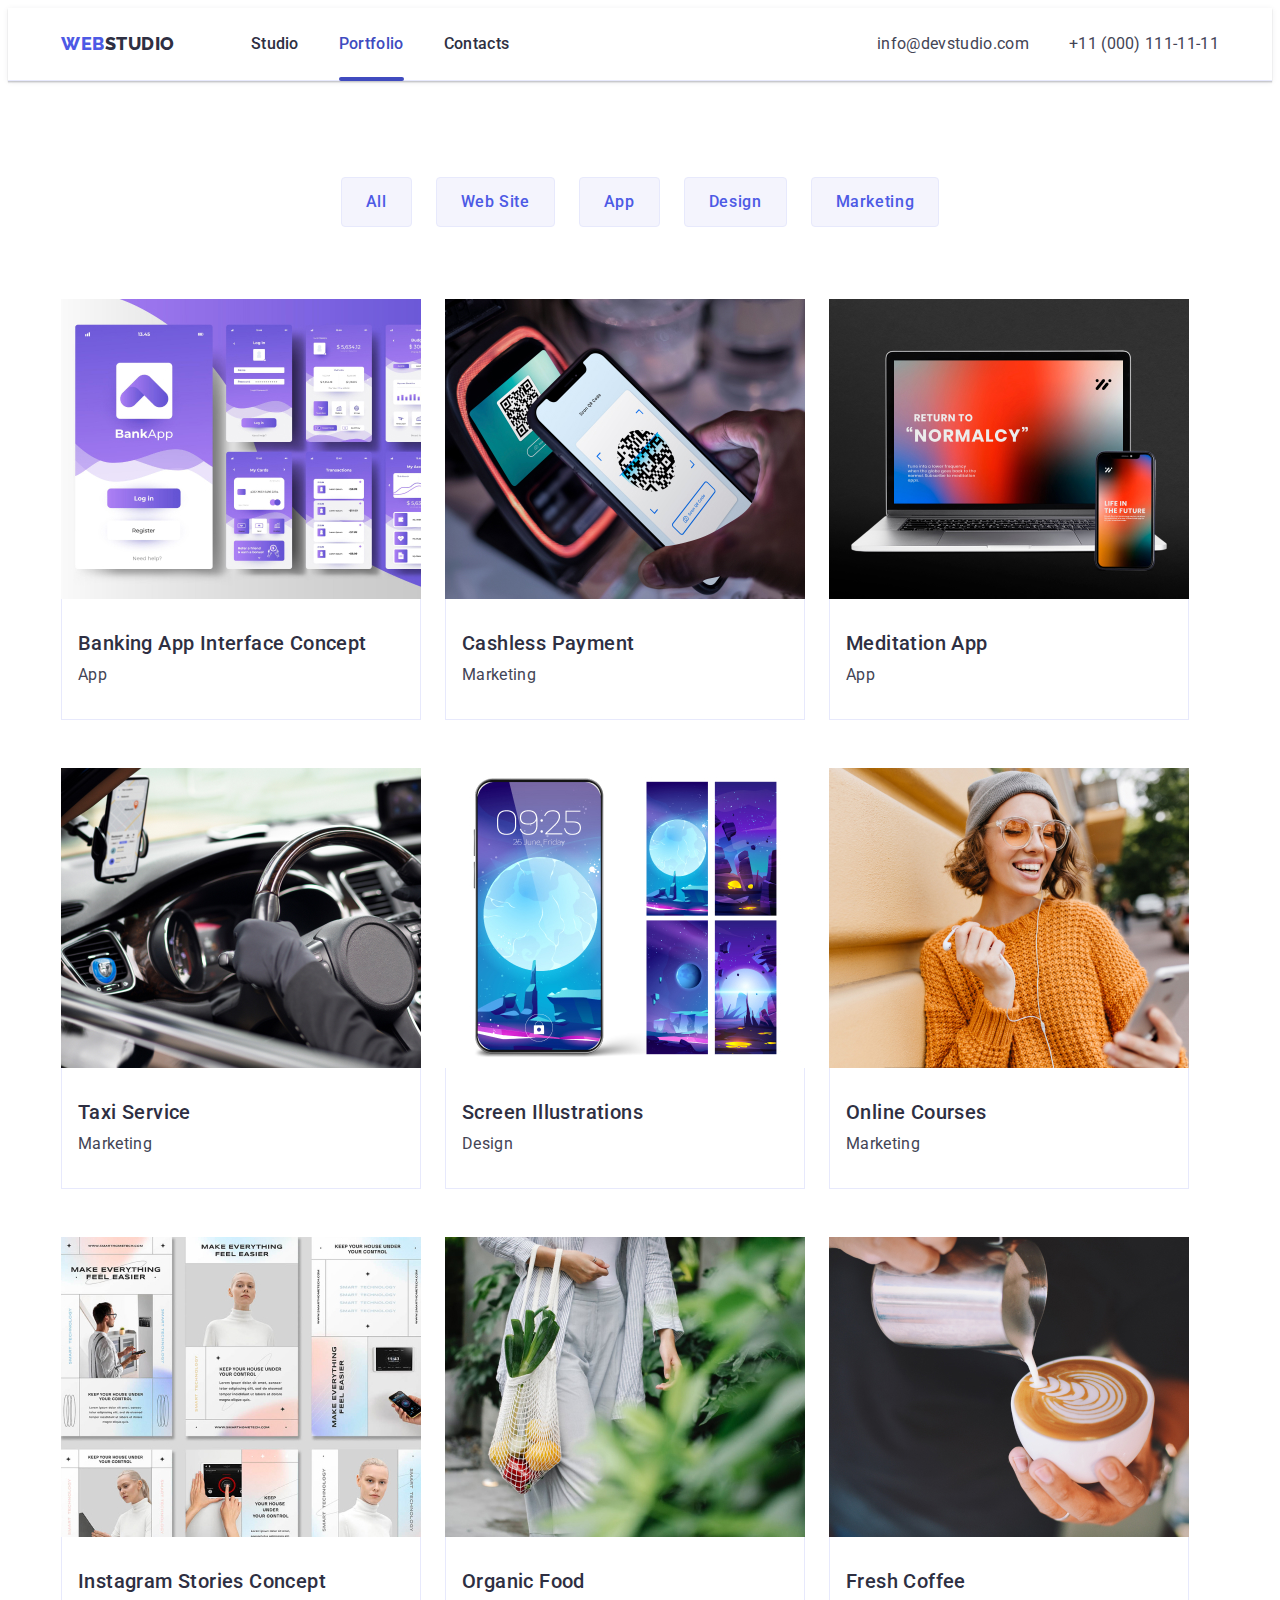
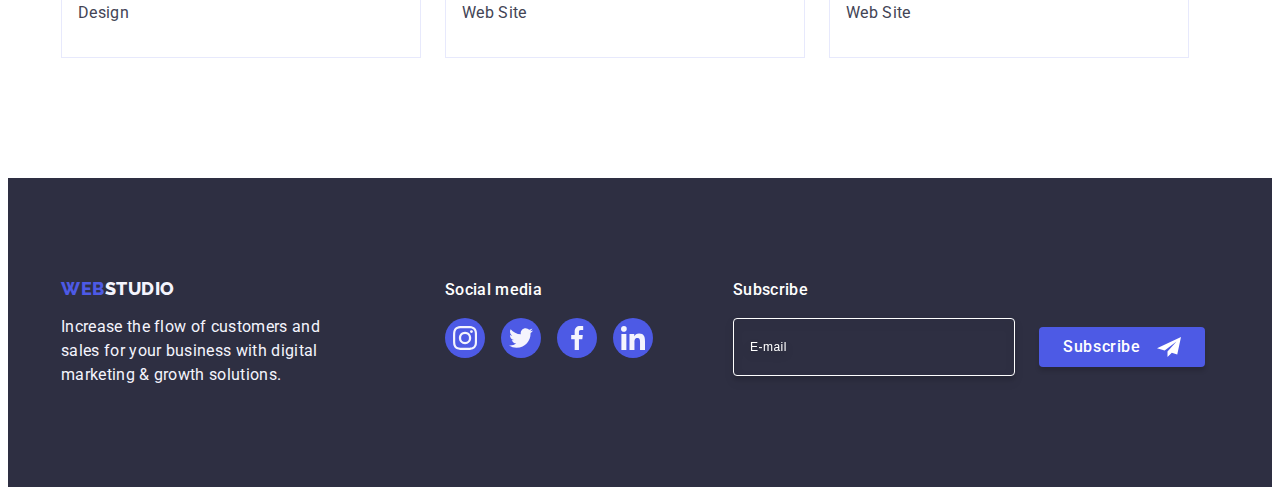
==== commit 6482c8c3: "1" ====
--- a/portfolio.html
+++ b/portfolio.html
@@ -257,7 +257,7 @@
           </label>
           <button class="subscribe-btn button" type="submit">
             Subscribe
-            <svg class="" width="24" height="24">
+            <svg class="footer-subsribe-icon" width="24" height="24">
               <use href="./images/icons.svg#icon-send"></use>
             </svg>
           </button>
--- a/css/styles.css
+++ b/css/styles.css
@@ -545,21 +545,23 @@
   flex-shrink: 0;
   border-radius: 4px;
   border: 1px solid var(--bg-white);
+  color: var(--bg-white);
   background-color: transparent;
   box-shadow: 0px 4px 4px 0px rgba(0, 0, 0, 0.15);
   outline: transparent;
+  font-size: 12px;
+  line-height: 1.5;
+  letter-spacing: 0.04em;
+
+  filter: drop-shadow(0px 4px 4px rgba(0, 0, 0, 0.15));
 }
 .subscribe-form-input::placeholder {
   color: var(--bg-white);
-  font-size: 12px;
-  line-height: 2;
-  letter-spacing: 0.48px;
 }
 .subscribe-btn {
   display: flex;
   align-items: center;
   justify-content: center;
-  gap: 16px;
   color: var(--bg-white);
   font-weight: 500;
   font-size: 16px;
@@ -570,9 +572,12 @@
   border-radius: 4px;
   box-shadow: 0px 4px 4px 0px rgba(0, 0, 0, 0.15);
   cursor: pointer;
-  width: 165px;
+  min-width: 165px;
   height: 40px;
   padding: 8px 24px;
+}
+.footer-subsribe-icon {
+  margin-left: 16px;
 }
 
 /**
@@ -708,9 +713,7 @@
   width: 408px;
   min-height: 584px;
   flex-shrink: 0;
-  padding-left: 24px;
-  padding-right: 24px;
-
+  padding: 72px 24px 24px 24px;
   border-radius: 4px;
   background: #fcfcfc;
   box-shadow: 0px 2px 1px 0px rgba(0, 0, 0, 0.2),
@@ -759,7 +762,6 @@
 .modal-caption {
   display: block;
   width: 360px;
-  margin-top: 72px;
   margin-bottom: 16px;
   color: var(--color-blue);
   text-align: center;
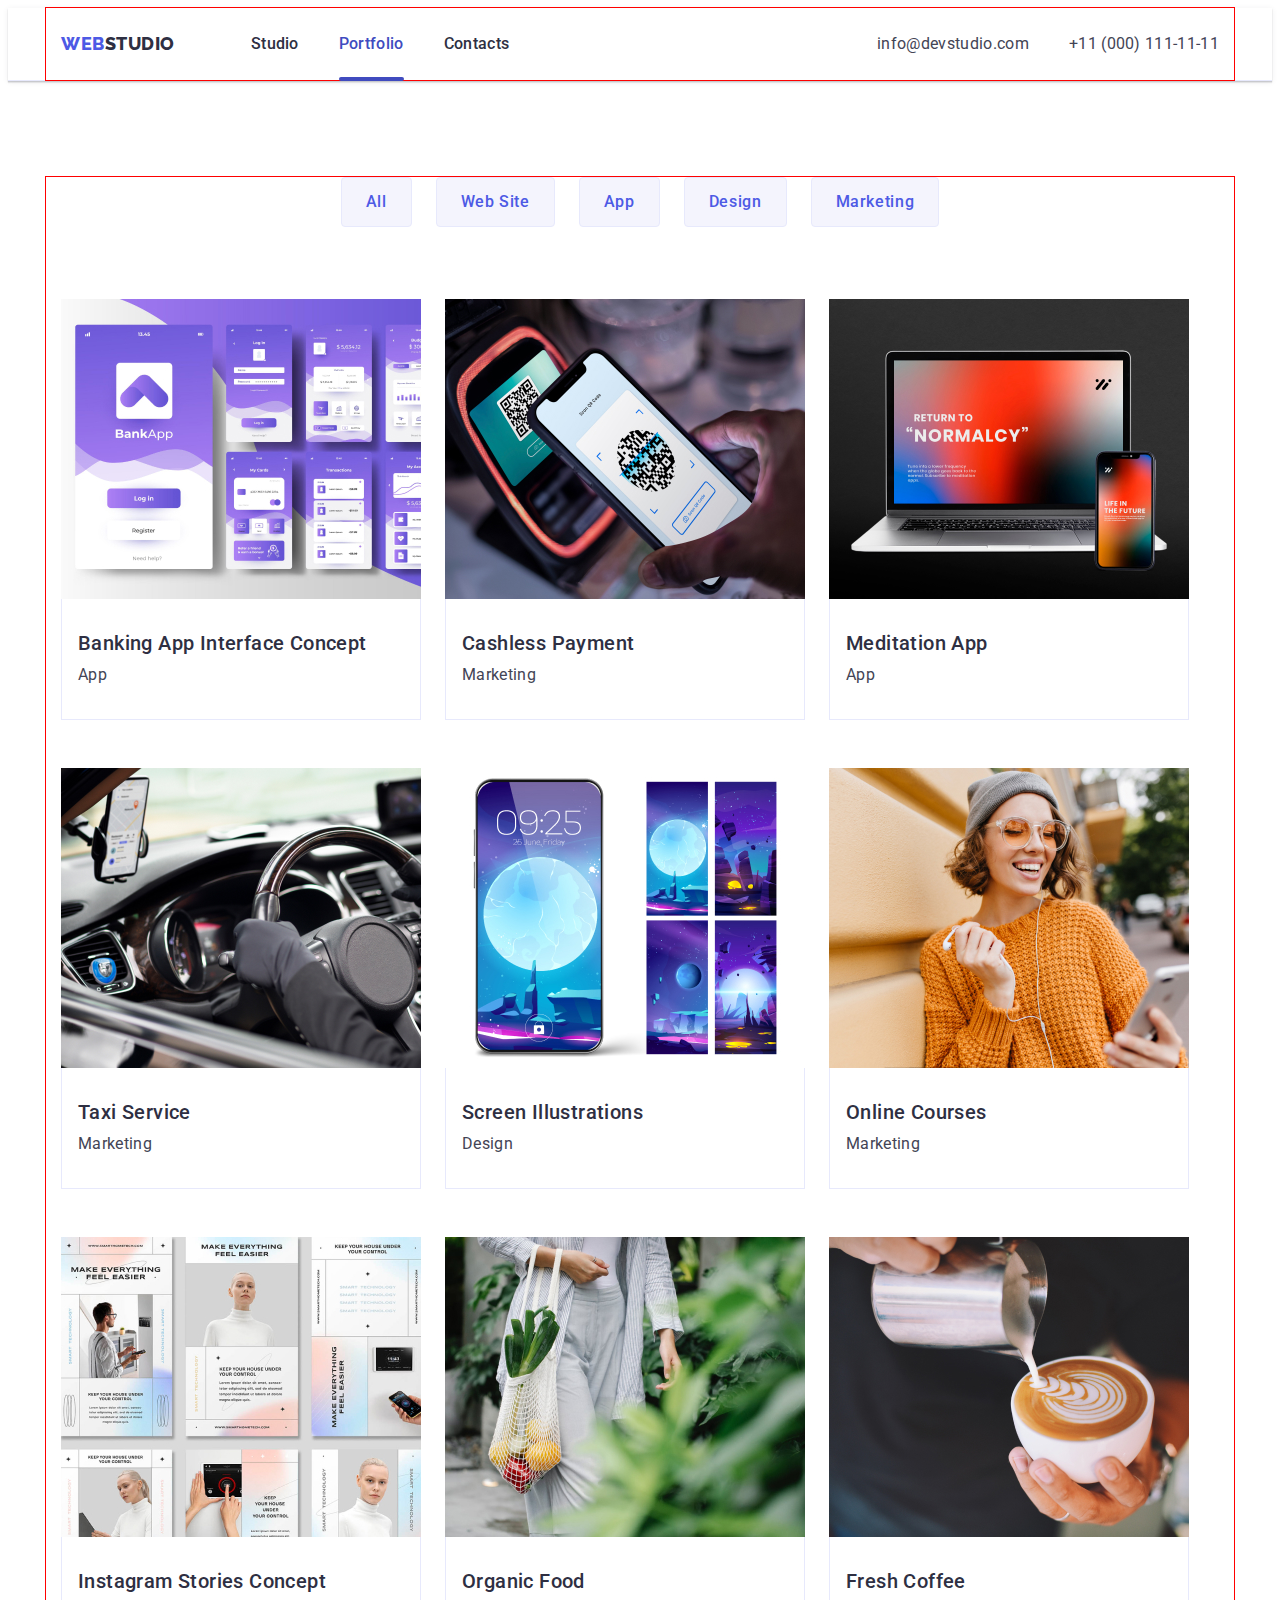
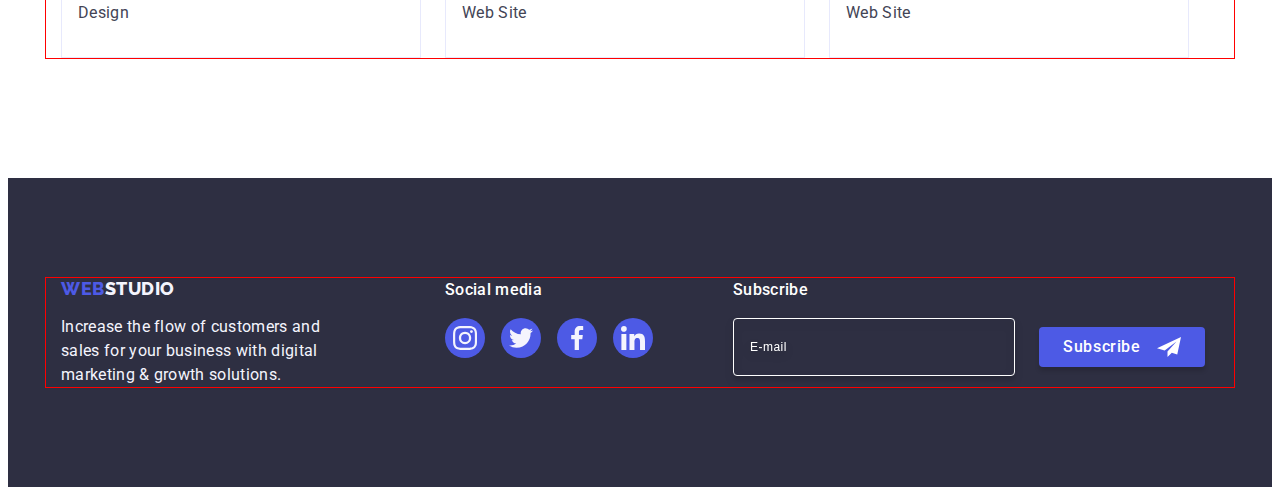
==== commit b9ab7dd0: "1" ====
--- a/portfolio.html
+++ b/portfolio.html
@@ -1,270 +1,354 @@
 <!DOCTYPE html>
 <html lang="en">
-
-<head>
-  <meta charset="UTF-8" />
-  <meta http-equiv="X-UA-Compatible" content="IE=edge" />
-  <meta name="viewport" content="width=, initial-scale=1.0" />
-  <title>Shevchuk-HW</title>
-  <link rel="preconnect" href="https://fonts.googleapis.com" />
-  <link rel="preconnect" href="https://fonts.gstatic.com" crossorigin />
-  <link href="https://fonts.googleapis.com/css2?family=Raleway:wght@800&family=Roboto:wght@400;500;700&display=swap"
-    rel="stylesheet" />
-  <link rel="stylesheet" href="https://cdnjs.cloudflare.com/ajax/libs/modern-normalize/2.0.0/modern-normalize.min.css"
-    integrity="sha512-4xo8blKMVCiXpTaLzQSLSw3KFOVPWhm/TRtuPVc4WG6kUgjH6J03IBuG7JZPkcWMxJ5huwaBpOpnwYElP/m6wg=="
-    crossorigin="anonymous" referrerpolicy="no-referrer" />
-  <link rel="stylesheet" href="./css/styles.css" />
-</head>
-<!-- Header section -->
-
-<body>
-  <header class="header">
-    <div class="header-container container">
-      <nav class="header-nav">
-        <a href="./index.html" class="nav-logo link">Web<span class="nav-logo-studio link">Studio</span></a>
-        <ul class="nav-list list">
-          <li><a href="./index.html" class="nav-item link">Studio</a></li>
-          <li>
-            <a href="./portfolio.html" class="nav-item active link">Portfolio</a>
-          </li>
-          <li><a href="" class="nav-item link">Contacts</a></li>
-        </ul>
-      </nav>
-      <address class="adress-list list">
-        <ul class="contacts-list list">
-          <li>
-            <a href="mailto:info@devstudio.com" class="contacts-item link">info@devstudio.com</a>
-          </li>
-          <li>
-            <a href="tel:+110001111111" class="contacts-item link">+11 (000) 111-11-11</a>
-          </li>
-        </ul>
-      </address>
-    </div>
-  </header>
-  <!-- Main section -->
-  <main>
-    <section class="main-section">
-      <div class="container">
-        <h1 class="visually-hidden">main section</h1>
-        <ul class="button-list list">
-          <li>
-            <button type="button" class="main-btn">All</button>
-          </li>
-          <li>
-            <button type="button" class="main-btn">Web Site</button>
-          </li>
-          <li>
-            <button type="button" class="main-btn">App</button>
-          </li>
-          <li>
-            <button type="button" class="main-btn">Design</button>
-          </li>
-          <li>
-            <button type="button" class="main-btn">Marketing</button>
-          </li>
-        </ul>
-
-        <ul class="portfolio-img list">
-          <li class="portfolio-list">
-              <a href="" class="portfolio-link link">
-                <div class="portfolio-wrapper">
-                <img src="./images/hw2-pages2/appinterface.jpg" alt="Banking Interface Concept" width="360"
-                  class="link" />
-                  <p class="overlay-text">14 Stylish and User-Friendly App Design Concepts · Task Manager App · Calorie
-                    Tracker App · Exotic Fruit Ecommerce App · Cloud Storage App</p>
-            </div>
-            <div class="portfolio-title-text">
-              <h2 class="main-title portfolio">
-                Banking App Interface Concept
-              </h2>
-              <p class="main-text portfolio">App</p>
-            </div>
-            </a>
-          </li>
-
-          <li class="portfolio-list">
-              <a href="" class="portfolio-link link">
-                <div class="portfolio-wrapper">
-                <img src="./images/hw2-pages2/payment.jpg" alt="Cashless Payment" width="360" class="link" />
-                  <p class="overlay-text">14 Stylish and User-Friendly App Design Concepts · Task Manager App · Calorie
-                    Tracker App · Exotic Fruit Ecommerce App · Cloud Storage App</p>
-            </div>
-            <div class="portfolio-title-text">
-              <h2 class="main-title portfolio">Cashless Payment</h2>
-              <p class="main-text portfolio">Marketing</p>
-            </div>
-            </a>
-          </li>
-
-          <li class="portfolio-list">
-              <a href="" class="portfolio-link link">
-                <div class="portfolio-wrapper">
-                <img src="./images/hw2-pages2/laptop.jpg" alt="laptop" width="360" class="link" />
-                  <p class="overlay-text">14 Stylish and User-Friendly App Design Concepts · Task Manager App · Calorie
-                    Tracker App · Exotic Fruit Ecommerce App · Cloud Storage App</p>
-            </div>
-            <div class="portfolio-title-text">
-              <h2 class="main-title portfolio">Meditation App</h2>
-              <p class="main-text portfolio">App</p>
-            </div>
-            </a>
-          </li>
-
-          <li class="portfolio-list">
-              <a href="" class="portfolio-link link">
-                <div class="portfolio-wrapper">
-                <img src="./images/hw2-pages2/taxiservice.jpg" alt="car driver" width="360" class="link" />
-                  <p class="overlay-text">14 Stylish and User-Friendly App Design Concepts · Task Manager App · Calorie
-                    Tracker App · Exotic Fruit Ecommerce App · Cloud Storage App</p>
-            </div>
-            <div class="portfolio-title-text">
-              <h2 class="main-title portfolio">Taxi Service</h2>
-              <p class="main-text portfolio">Marketing</p>
-            </div>
-            </a>
-          </li>
-
-          <li class="portfolio-list">
-              <a href="" class="portfolio-link link">
-                <div class="portfolio-wrapper">
-                <img src="./images/hw2-pages2/mobilescreen.jpg" alt="phone" width="360" class="link" />
-                  <p class="overlay-text">14 Stylish and User-Friendly App Design Concepts · Task Manager App · Calorie
-                    Tracker App · Exotic Fruit Ecommerce App · Cloud Storage App</p>
-            </div>
-            <div class="portfolio-title-text">
-              <h2 class="main-title portfolio">Screen Illustrations</h2>
-              <p class="main-text portfolio">Design</p>
-            </div>
-            </a>
-          </li>
-
-          <li class="portfolio-list">          
-              <a href="" class="portfolio-link link">
-                <div class="portfolio-wrapper">
-                <img src="./images/hw2-pages2/girl.jpg" alt="girl" width="360" class="link" />
-                  <p class="overlay-text">14 Stylish and User-Friendly App Design Concepts · Task Manager App · Calorie
-                    Tracker App · Exotic Fruit Ecommerce App · Cloud Storage App</p>
-            </div>
-            <div class="portfolio-title-text">
-              <h2 class="main-title portfolio">Online Courses</h2>
-              <p class="main-text portfolio">Marketing</p>
-            </div>
-            </a>
-          </li>
-
-          <li class="portfolio-list">
-              <a href="" class="portfolio-link link">
-                <div class="portfolio-wrapper">
-                <img src="./images/hw2-pages2/inst-concept.jpg" alt="instagram concept" width="360" class="link" />
-                  <p class="overlay-text">14 Stylish and User-Friendly App Design Concepts · Task Manager App · Calorie
-                    Tracker App · Exotic Fruit Ecommerce App · Cloud Storage App</p>
-            </div>
-            <div class="portfolio-title-text">
-              <h2 class="main-title portfolio">
-                Instagram Stories Concept
-              </h2>
-              <p class="main-text portfolio">Design</p>
-            </div>
-            </a>
-          </li>
-
-          <li class="portfolio-list">
-              <a href="" class="portfolio-link link">
-                <div class="portfolio-wrapper">
-                <img src="./images/hw2-pages2/food.jpg" alt="woman with food" width="360" class="link" />
-                  <p class="overlay-text">14 Stylish and User-Friendly App Design Concepts · Task Manager App · Calorie
-                    Tracker App · Exotic Fruit Ecommerce App · Cloud Storage App</p>
-            </div>
-            <div class="portfolio-title-text">
-              <h2 class="main-title portfolio">Organic Food</h2>
-              <p class="main-text portfolio">Web Site</p>
-            </div>
-            </a>
-          </li>
-
-          <li class="portfolio-list">
-              <a href="" class="portfolio-link link">
-                <div class="portfolio-wrapper">
-                <img src="./images/hw2-pages2/coffee.jpg" alt="cap of coffee" width="360" class="link" />
-                  <p class="overlay-text">14 Stylish and User-Friendly App Design Concepts · Task Manager App · Calorie
-                    Tracker App · Exotic Fruit Ecommerce App · Cloud Storage App</p>
-            </div>
-            <div class="portfolio-title-text">
-              <h2 class="main-title portfolio">Fresh Coffee</h2>
-              <p class="main-text portfolio">Web Site</p>
-            </div>
-            </a>
-          </li>
-
-        </ul>
+  <head>
+    <meta charset="UTF-8" />
+    <meta http-equiv="X-UA-Compatible" content="IE=edge" />
+    <meta name="viewport" content="width=, initial-scale=1.0" />
+    <title>Shevchuk-HW</title>
+    <link rel="preconnect" href="https://fonts.googleapis.com" />
+    <link rel="preconnect" href="https://fonts.gstatic.com" crossorigin />
+    <link
+      href="https://fonts.googleapis.com/css2?family=Raleway:wght@800&family=Roboto:wght@400;500;700&display=swap"
+      rel="stylesheet"
+    />
+    <link
+      rel="stylesheet"
+      href="https://cdnjs.cloudflare.com/ajax/libs/modern-normalize/2.0.0/modern-normalize.min.css"
+      integrity="sha512-4xo8blKMVCiXpTaLzQSLSw3KFOVPWhm/TRtuPVc4WG6kUgjH6J03IBuG7JZPkcWMxJ5huwaBpOpnwYElP/m6wg=="
+      crossorigin="anonymous"
+      referrerpolicy="no-referrer"
+    />
+    <link rel="stylesheet" href="./css/styles.css" />
+  </head>
+  <!-- Header section -->
+
+  <body>
+    <header class="header">
+      <div class="header-container container">
+        <nav class="header-nav">
+          <a href="./index.html" class="nav-logo link"
+            >Web<span class="nav-logo-studio link">Studio</span></a
+          >
+          <ul class="nav-list list">
+            <li><a href="./index.html" class="nav-item link">Studio</a></li>
+            <li>
+              <a href="./portfolio.html" class="nav-item active link"
+                >Portfolio</a
+              >
+            </li>
+            <li><a href="" class="nav-item link">Contacts</a></li>
+          </ul>
+        </nav>
+        <address class="adress-list list">
+          <ul class="contacts-list list">
+            <li>
+              <a href="mailto:info@devstudio.com" class="contacts-item link"
+                >info@devstudio.com</a
+              >
+            </li>
+            <li>
+              <a href="tel:+110001111111" class="contacts-item link"
+                >+11 (000) 111-11-11</a
+              >
+            </li>
+          </ul>
+        </address>
       </div>
-    </section>
-  </main>
-  <!-- Footer section -->
-  <footer class="footer">
-    <div class="container-footer container">
-      <div class="footer-link-text">
-        <a href="./index.html" class="nav-logo styles link">Web<span class="footer-logo-studio">Studio</span></a>
-        <p class="footer-text">
-          Increase the flow of customers and sales for your business with
-          digital marketing & growth solutions.
-        </p>
+    </header>
+    <!-- Main section -->
+    <main>
+      <section class="main-section">
+        <div class="container">
+          <h1 class="visually-hidden">main section</h1>
+          <ul class="button-list list">
+            <li>
+              <button type="button" class="main-btn">All</button>
+            </li>
+            <li>
+              <button type="button" class="main-btn">Web Site</button>
+            </li>
+            <li>
+              <button type="button" class="main-btn">App</button>
+            </li>
+            <li>
+              <button type="button" class="main-btn">Design</button>
+            </li>
+            <li>
+              <button type="button" class="main-btn">Marketing</button>
+            </li>
+          </ul>
+
+          <ul class="portfolio-img list">
+            <li class="portfolio-list">
+              <a href="" class="portfolio-link link">
+                <div class="portfolio-wrapper">
+                  <img
+                    src="./images/hw2-pages2/appinterface.jpg"
+                    alt="Banking Interface Concept"
+                    width="360"
+                    class="link"
+                  />
+                  <p class="overlay-text">
+                    14 Stylish and User-Friendly App Design Concepts · Task
+                    Manager App · Calorie Tracker App · Exotic Fruit Ecommerce
+                    App · Cloud Storage App
+                  </p>
+                </div>
+                <div class="portfolio-title-text">
+                  <h2 class="main-title portfolio">
+                    Banking App Interface Concept
+                  </h2>
+                  <p class="main-text portfolio">App</p>
+                </div>
+              </a>
+            </li>
+
+            <li class="portfolio-list">
+              <a href="" class="portfolio-link link">
+                <div class="portfolio-wrapper">
+                  <img
+                    src="./images/hw2-pages2/payment.jpg"
+                    alt="Cashless Payment"
+                    width="360"
+                    class="link"
+                  />
+                  <p class="overlay-text">
+                    14 Stylish and User-Friendly App Design Concepts · Task
+                    Manager App · Calorie Tracker App · Exotic Fruit Ecommerce
+                    App · Cloud Storage App
+                  </p>
+                </div>
+                <div class="portfolio-title-text">
+                  <h2 class="main-title portfolio">Cashless Payment</h2>
+                  <p class="main-text portfolio">Marketing</p>
+                </div>
+              </a>
+            </li>
+
+            <li class="portfolio-list">
+              <a href="" class="portfolio-link link">
+                <div class="portfolio-wrapper">
+                  <img
+                    src="./images/hw2-pages2/laptop.jpg"
+                    alt="laptop"
+                    width="360"
+                    class="link"
+                  />
+                  <p class="overlay-text">
+                    14 Stylish and User-Friendly App Design Concepts · Task
+                    Manager App · Calorie Tracker App · Exotic Fruit Ecommerce
+                    App · Cloud Storage App
+                  </p>
+                </div>
+                <div class="portfolio-title-text">
+                  <h2 class="main-title portfolio">Meditation App</h2>
+                  <p class="main-text portfolio">App</p>
+                </div>
+              </a>
+            </li>
+
+            <li class="portfolio-list">
+              <a href="" class="portfolio-link link">
+                <div class="portfolio-wrapper">
+                  <img
+                    src="./images/hw2-pages2/taxiservice.jpg"
+                    alt="car driver"
+                    width="360"
+                    class="link"
+                  />
+                  <p class="overlay-text">
+                    14 Stylish and User-Friendly App Design Concepts · Task
+                    Manager App · Calorie Tracker App · Exotic Fruit Ecommerce
+                    App · Cloud Storage App
+                  </p>
+                </div>
+                <div class="portfolio-title-text">
+                  <h2 class="main-title portfolio">Taxi Service</h2>
+                  <p class="main-text portfolio">Marketing</p>
+                </div>
+              </a>
+            </li>
+
+            <li class="portfolio-list">
+              <a href="" class="portfolio-link link">
+                <div class="portfolio-wrapper">
+                  <img
+                    src="./images/hw2-pages2/mobilescreen.jpg"
+                    alt="phone"
+                    width="360"
+                    class="link"
+                  />
+                  <p class="overlay-text">
+                    14 Stylish and User-Friendly App Design Concepts · Task
+                    Manager App · Calorie Tracker App · Exotic Fruit Ecommerce
+                    App · Cloud Storage App
+                  </p>
+                </div>
+                <div class="portfolio-title-text">
+                  <h2 class="main-title portfolio">Screen Illustrations</h2>
+                  <p class="main-text portfolio">Design</p>
+                </div>
+              </a>
+            </li>
+
+            <li class="portfolio-list">
+              <a href="" class="portfolio-link link">
+                <div class="portfolio-wrapper">
+                  <img
+                    src="./images/hw2-pages2/girl.jpg"
+                    alt="girl"
+                    width="360"
+                    class="link"
+                  />
+                  <p class="overlay-text">
+                    14 Stylish and User-Friendly App Design Concepts · Task
+                    Manager App · Calorie Tracker App · Exotic Fruit Ecommerce
+                    App · Cloud Storage App
+                  </p>
+                </div>
+                <div class="portfolio-title-text">
+                  <h2 class="main-title portfolio">Online Courses</h2>
+                  <p class="main-text portfolio">Marketing</p>
+                </div>
+              </a>
+            </li>
+
+            <li class="portfolio-list">
+              <a href="" class="portfolio-link link">
+                <div class="portfolio-wrapper">
+                  <img
+                    src="./images/hw2-pages2/inst-concept.jpg"
+                    alt="instagram concept"
+                    width="360"
+                    class="link"
+                  />
+                  <p class="overlay-text">
+                    14 Stylish and User-Friendly App Design Concepts · Task
+                    Manager App · Calorie Tracker App · Exotic Fruit Ecommerce
+                    App · Cloud Storage App
+                  </p>
+                </div>
+                <div class="portfolio-title-text">
+                  <h2 class="main-title portfolio">
+                    Instagram Stories Concept
+                  </h2>
+                  <p class="main-text portfolio">Design</p>
+                </div>
+              </a>
+            </li>
+
+            <li class="portfolio-list">
+              <a href="" class="portfolio-link link">
+                <div class="portfolio-wrapper">
+                  <img
+                    src="./images/hw2-pages2/food.jpg"
+                    alt="woman with food"
+                    width="360"
+                    class="link"
+                  />
+                  <p class="overlay-text">
+                    14 Stylish and User-Friendly App Design Concepts · Task
+                    Manager App · Calorie Tracker App · Exotic Fruit Ecommerce
+                    App · Cloud Storage App
+                  </p>
+                </div>
+                <div class="portfolio-title-text">
+                  <h2 class="main-title portfolio">Organic Food</h2>
+                  <p class="main-text portfolio">Web Site</p>
+                </div>
+              </a>
+            </li>
+
+            <li class="portfolio-list">
+              <a href="" class="portfolio-link link">
+                <div class="portfolio-wrapper">
+                  <img
+                    src="./images/hw2-pages2/coffee.jpg"
+                    alt="cap of coffee"
+                    width="360"
+                    class="link"
+                  />
+                  <p class="overlay-text">
+                    14 Stylish and User-Friendly App Design Concepts · Task
+                    Manager App · Calorie Tracker App · Exotic Fruit Ecommerce
+                    App · Cloud Storage App
+                  </p>
+                </div>
+                <div class="portfolio-title-text">
+                  <h2 class="main-title portfolio">Fresh Coffee</h2>
+                  <p class="main-text portfolio">Web Site</p>
+                </div>
+              </a>
+            </li>
+          </ul>
+        </div>
+      </section>
+    </main>
+    <!-- Footer section -->
+    <footer class="footer">
+      <div class="container-footer container">
+        <div class="footer-link-text">
+          <a href="./index.html" class="nav-logo styles link"
+            >Web<span class="footer-logo-studio">Studio</span></a
+          >
+          <p class="footer-text">
+            Increase the flow of customers and sales for your business with
+            digital marketing & growth solutions.
+          </p>
+        </div>
+        <div class="footer-social">
+          <p class="social-text">Social media</p>
+          <ul class="social-icon-list">
+            <li class="footer-clients-item">
+              <a href="" class="team-link foot">
+                <svg class="social-svg" width="24" height="24">
+                  <use href="./images/icons.svg#instagram"></use>
+                </svg>
+              </a>
+            </li>
+            <li class="footer-clients-item">
+              <a href="" class="team-link foot">
+                <svg class="social-svg" width="24" height="24">
+                  <use href="./images/icons.svg#twitter"></use>
+                </svg>
+              </a>
+            </li>
+            <li class="footer-clients-item">
+              <a href="" class="team-link foot">
+                <svg class="social-svg" width="24" height="24">
+                  <use href="./images/icons.svg#facebook"></use>
+                </svg>
+              </a>
+            </li>
+            <li class="footer-clients-item">
+              <a href="" class="team-link foot">
+                <svg class="social-svg" width="24" height="24">
+                  <use href="./images/icons.svg#linkedin"></use>
+                </svg>
+              </a>
+            </li>
+          </ul>
+        </div>
+        <div class="subscribe-footer">
+          <p class="subscribe-form-text">Subscribe</p>
+          <form class="subscribe-form" name="subscribe-form">
+            <label class="subscribe-form-label">
+              <input
+                class="subscribe-form-input"
+                type="email"
+                name="subscribe-email"
+                placeholder="E-mail"
+              />
+            </label>
+            <button class="subscribe-btn button" type="submit">
+              Subscribe
+              <svg class="footer-subsribe-icon" width="24" height="24">
+                <use href="./images/icons.svg#icon-send"></use>
+              </svg>
+            </button>
+          </form>
+        </div>
       </div>
-      <div class="footer-social">
-          <p class="social-text">Social media</p>
-        <ul class="social-icon-list">
-          <li class="footer-clients-item">
-            <a href="" class="team-link foot">
-              <svg class="social-svg" width="24" height="24">
-                <use href="./images/icons.svg#instagram"></use>
-              </svg>
-            </a>
-          </li>
-          <li class="footer-clients-item">
-            <a href="" class="team-link foot">
-              <svg class="social-svg" width="24" height="24">
-                <use href="./images/icons.svg#twitter"></use>
-              </svg>
-            </a>
-          </li>
-          <li class="footer-clients-item">
-            <a href="" class="team-link foot">
-              <svg class="social-svg" width="24" height="24">
-                <use href="./images/icons.svg#facebook"></use>
-              </svg>
-            </a>
-          </li>
-          <li class="footer-clients-item">
-            <a href="" class="team-link foot">
-              <svg class="social-svg" width="24" height="24">
-                <use href="./images/icons.svg#linkedin"></use>
-              </svg>
-            </a>
-          </li>
-        </ul>
-      </div>
-      <div class="subscribe-footer">
-        <p class="subscribe-form-text">Subscribe</p>
-        <form class="subscribe-form" name="subscribe-form">
-          <label class="subscribe-form-label">
-            <input
-              class="subscribe-form-input"
-              type="email"
-              name="subscribe-email"
-              placeholder="E-mail"
-            />
-          </label>
-          <button class="subscribe-btn button" type="submit">
-            Subscribe
-            <svg class="footer-subsribe-icon" width="24" height="24">
-              <use href="./images/icons.svg#icon-send"></use>
-            </svg>
-          </button>
-        </form>
-      </div>
-    </div>
-  </footer>
-</body>
-
-</html>+    </footer>
+  </body>
+</html>
--- a/css/styles.css
+++ b/css/styles.css
@@ -75,12 +75,31 @@
   |============================
 */
 .container {
-  width: 1158px;
+  min-width: 320px;
+  max-width: 396px;
+  margin: 0 auto;
+  padding-left: 16px;
+  padding-right: 16px;
+  outline: 1px solid red;
+  /* width: 1158px;
   margin-left: auto;
   margin-right: auto;
   padding-left: 15px;
-  padding-right: 15px;
-}
+  padding-right: 15px; */
+}
+@media only screen and (min-width: 768px) {
+  .container {
+    max-width: 736px;
+    padding: 0 16px;
+  }
+}
+@media only screen and (min-width: 1200px) {
+  .container {
+    max-width: 1158px;
+    padding: 0 15px;
+  }
+}
+
 .link {
   text-decoration: none;
 }
@@ -253,17 +272,50 @@
   |============================
 */
 .section-main {
-  padding-top: 120px;
-  padding-bottom: 120px;
+  padding-top: 96px;
+  padding-bottom: 96px;
+  /* padding-top: 120px;
+  padding-bottom: 120px; */
+}
+@media only screen and (min-width: 768px) {
+  .section-main {
+    padding-top: 96px;
+    padding-bottom: 96px;
+  }
+}
+@media only screen and (min-width: 1200px) {
+  .section-main {
+    padding-top: 120px;
+    padding-bottom: 120px;
+  }
 }
 .visually-hidden .main-page {
   margin-bottom: 72px;
 }
 .main-title-list {
-  display: flex;
+    display: flex;
+    flex-direction: column;
+    gap: 72px;
+    align-items: center;
+  /* display: flex;
   justify-content: center;
   gap: 24px;
-  flex-shrink: 0;
+  flex-shrink: 0; */
+}
+@media only screen and (min-width: 768px) {
+  .main-title-list {
+    display: flex;
+    flex-direction: row;
+    flex-wrap: wrap;
+  }
+}
+@media only screen and (min-width: 1200px) {
+  .main-title-list {
+    display: flex;
+    justify-content: center;
+    gap: 24px;
+    flex-shrink: 0;
+  }
 }
 .list-title-text {
   width: 264px;
@@ -575,6 +627,10 @@
   min-width: 165px;
   height: 40px;
   padding: 8px 24px;
+}
+.subscribe-btn:hover,
+.subscribe-btn:focus {
+  background-color: var(--hov-foc-cl);
 }
 .footer-subsribe-icon {
   margin-left: 16px;
@@ -771,9 +827,11 @@
   letter-spacing: 0.02em;
 }
 .modal-form-field {
+  display: block;
+  margin-bottom: 8px;
+}
+.modal-form-input {
   position: relative;
-  display: block;
-  margin-bottom: 8px;
 }
 .modal-form-label {
   display: block;
@@ -782,98 +840,127 @@
   font-size: 12px;
   font-weight: 400;
   line-height: 1.17;
-  letter-spacing: 0.48px;
-}
-.modal-form-input {
-  width: 360px;
+  letter-spacing: 0.04em;
+}
+.modal-form-input-style {
+  width: 100%;
   height: 40px;
   padding: 11px 0;
   padding-left: 38px;
   font-size: 18px;
   flex-shrink: 0;
   outline: transparent;
+  background-color: transparent;
   border-radius: 4px;
-  border: 1px solid var(--lightslate, #8e8f99);
+  border: 1px solid rgba(46, 47, 66, 0.4);
 
   transition: border-color 250ms cubic-bezier(0.4, 0, 0.2, 1);
 }
-.modal-form-input:focus {
+.modal-form-input-style:focus {
   border-color: var(--color-logo);
 }
 .modal-form-icon {
   fill: var(--color-blue);
   position: absolute;
-  bottom: 8px;
+  top: 50%;
+  transform: translateY(-50%);
   left: 16px;
 
   transition: fill 250ms cubic-bezier(0.4, 0, 0.2, 1);
 }
-.modal-form-input:focus + .modal-form-icon {
+.modal-form-input-style:focus + .modal-form-icon {
   fill: var(--color-logo);
 }
 .modal-form-comment {
+  display: block;
   width: 360px;
   height: 120px;
-  padding-top: 8px;
-  padding-left: 16px;
+  padding: 8px 16px;
   resize: none;
   outline: transparent;
+  font-size: 12px;
+  line-height: 1.17;
+  letter-spacing: 0.04em;
+  background-color: transparent;
+  color: rgba(46, 47, 66, 0.4);
 
   border-radius: 4px;
   border: 1px solid var(--navyblue-modal, rgba(46, 47, 66, 0.4));
-  transition: fill 250ms cubic-bezier(0.4, 0, 0.2, 1);
+  transition: border-color 250ms cubic-bezier(0.4, 0, 0.2, 1);
 }
 .modal-form-comment::placeholder {
-  color: var(--navyblue-modal, rgba(46, 47, 66, 0.4));
-  font-size: 12px;
-  line-height: 1.17;
-  letter-spacing: 0.48px;
 }
 .modal-form-comment:focus {
   border-color: var(--color-logo);
 }
+.modal-form-field.textarea {
+  margin-bottom: 16px;
+}
 .modal-form-agreement {
   display: flex;
   align-items: center;
   margin-bottom: 24px;
   gap: 8px;
-  margin-top: 8px;
 }
 .modal-form-checkbox {
 }
-.modal-form-custom-checkbox {
-  display: flex;
-  align-items: center;
-  justify-content: center;
-  width: 16px;
-  height: 16px;
-  border-radius: 2px;
-  border: 1px solid var(--navyblue-modal, rgba(46, 47, 66, 0.4));
-
-  transition: border-color 250ms cubic-bezier(0.4, 0, 0.2, 1),
-    background-color 250ms cubic-bezier(0.4, 0, 0.2, 1);
-}
-
-.modal-form-checkbox:checked + .modal-form-custom-checkbox {
-  border-color: var(--hov-foc-cl);
-  background-color: var(--hov-foc-cl);
-}
-.modal-form-checkbox:checked
-  + .modal-form-custom-checkbox
-  > .modal-form-checkbox-icon {
-  opacity: 1;
-}
-.modal-form-checkbox-icon {
-  opacity: 0;
-}
-.modal-form-agreement-desc {
+.modal-form-agreement-label {
   color: #8e8f99;
   font-size: 12px;
   line-height: 1.17;
   letter-spacing: 0.48px;
   user-select: none;
 }
+.modal-form-custom-checkbox {
+  display: inline-flex;
+  align-items: center;
+  justify-content: center;
+  width: 16px;
+  height: 16px;
+  border-radius: 2px;
+  border: 1px solid var(--navyblue-modal, rgba(46, 47, 66, 0.4));
+  margin-right: 8px;
+  fill: transparent;
+
+  transition: border 250ms cubic-bezier(0.4, 0, 0.2, 1),
+    background-color 250ms cubic-bezier(0.4, 0, 0.2, 1),
+    fill 250ms cubic-bezier(0.4, 0, 0.2, 1);
+}
+
+.modal-form-checkbox:checked
+  + .modal-form-agreement-label
+  > .modal-form-custom-checkbox {
+  border: none;
+  background-color: var(--hov-foc-cl);
+  fill: var(--color-white);
+  
+}
+
 .modal-form-link {
   color: var(--color-logo);
   text-decoration: underline;
 }
+.modal-send-btn {
+  color: var(--bg-white);
+  font-weight: 500;
+  font-size: 16px;
+  line-height: 1.5;
+  background-color: var(--color-logo);
+  letter-spacing: 0.04em;
+  display: block;
+  padding: 16px 32px;
+  margin: 0 auto;
+  border: none;
+  border-radius: 4px;
+  box-shadow: 0px 4px 4px 0px rgba(0, 0, 0, 0.15);
+  min-width: 169px;
+  height: 56px;
+  cursor: pointer;
+
+  transition: background-color 250ms cubic-bezier(0.4, 0, 0.2, 1);
+}
+
+.modal-send-btn:hover,
+.modal-send-btn:focus {
+ background-color: var(--hov-foc-cl);
+}
